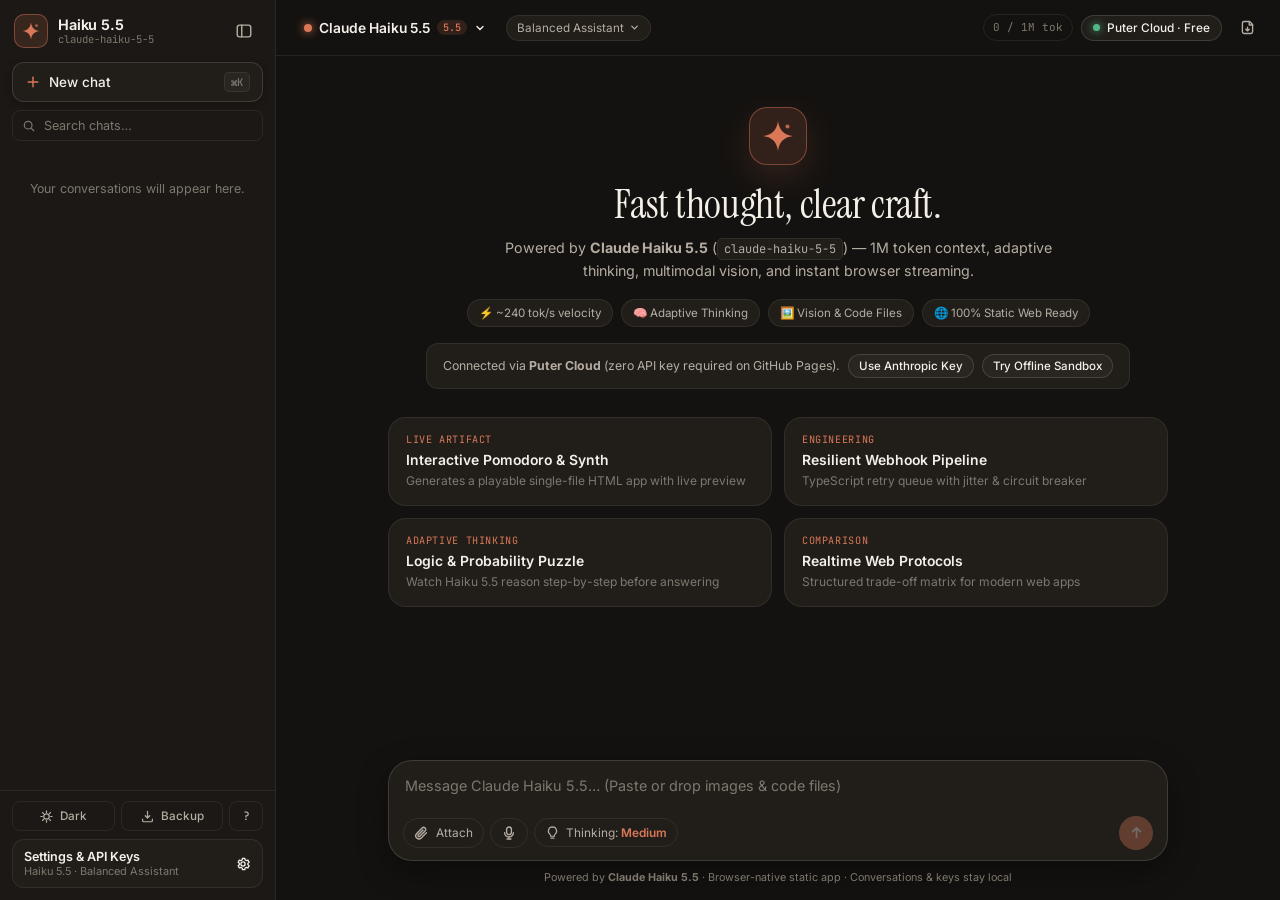
==== index.html @ 834cace5 "Add complete GitHub Pages-compatible Claude Haiku 5.5 chatbot web app Co-authored-by: arena-agent <2" ====
<!DOCTYPE html>
<html lang="en" data-theme="dark">
<head>
  <meta charset="UTF-8" />
  <meta name="viewport" content="width=device-width, initial-scale=1.0, viewport-fit=cover" />
  <meta name="description" content="Fast, smooth, open-source AI chatbot powered by Anthropic Claude Haiku 5.5 (claude-haiku-5-5). 100% static & GitHub Pages compatible." />
  <meta name="theme-color" content="#131210" id="meta-theme-color" />
  <title>Haiku 5.5 — Smooth Claude AI Chat</title>

  <link rel="icon" type="image/svg+xml" href="./assets/favicon.svg" />
  <link rel="manifest" href="./manifest.webmanifest" />

  <!-- Optional typography enhancement (gracefully falls back to native system fonts offline) -->
  <link rel="preconnect" href="https://fonts.googleapis.com" />
  <link rel="preconnect" href="https://fonts.gstatic.com" crossorigin />
  <link href="https://fonts.googleapis.com/css2?family=Instrument+Serif:ital@0;1&family=Inter:wght@400;500;600;700&family=JetBrains+Mono:wght@400;500&display=swap" rel="stylesheet" />

  <link rel="stylesheet" href="./css/styles.css" />

  <!-- Puter.js v2 for optional zero-key browser inference on GitHub Pages (loaded async, non-blocking) -->
  <script src="https://js.puter.com/v2/" async data-puter-sdk="true"></script>
</head>
<body>
  <div id="app-shell" class="app-shell">
    <!-- Mobile backdrop -->
    <div id="sidebar-backdrop" class="sidebar-backdrop" aria-hidden="true"></div>

    <!-- Sidebar -->
    <aside id="sidebar" class="sidebar" aria-label="Conversations">
      <div class="sidebar-top">
        <div class="brand">
          <div class="brand-mark" aria-hidden="true">
            <svg viewBox="0 0 32 32" width="22" height="22" fill="none">
              <path d="M16 3.5C17.1 11.2 20.8 14.9 28.5 16C20.8 17.1 17.1 20.8 16 28.5C14.9 20.8 11.2 17.1 3.5 16C11.2 14.9 14.9 11.2 16 3.5Z" fill="currentColor"/>
              <circle cx="24" cy="8" r="2" fill="currentColor" opacity="0.75"/>
            </svg>
          </div>
          <div class="brand-copy">
            <span class="brand-title">Haiku 5.5</span>
            <span class="brand-sub">claude-haiku-5-5</span>
          </div>
        </div>
        <button type="button" id="sidebar-close-btn" class="icon-btn sidebar-toggle-btn" title="Collapse sidebar (Ctrl+B)" aria-label="Collapse sidebar">
          <svg viewBox="0 0 20 20" width="18" height="18" fill="none" stroke="currentColor" stroke-width="1.6" stroke-linecap="round">
            <rect x="2.5" y="3.5" width="15" height="13" rx="2.5"/>
            <line x1="7.5" y1="3.5" x2="7.5" y2="16.5"/>
          </svg>
        </button>
      </div>

      <div class="sidebar-actions">
        <button type="button" id="new-chat-btn" class="new-chat-btn">
          <span class="new-chat-left">
            <svg viewBox="0 0 20 20" width="16" height="16" fill="none" stroke="currentColor" stroke-width="1.8" stroke-linecap="round">
              <line x1="10" y1="4" x2="10" y2="16"/>
              <line x1="4" y1="10" x2="16" y2="10"/>
            </svg>
            <span>New chat</span>
          </span>
          <kbd class="kbd-hint">⌘K</kbd>
        </button>

        <div class="search-box">
          <svg class="search-icon" viewBox="0 0 20 20" width="14" height="14" fill="none" stroke="currentColor" stroke-width="1.7">
            <circle cx="8.8" cy="8.8" r="5.5"/>
            <line x1="13" y1="13" x2="16.8" y2="16.8" stroke-linecap="round"/>
          </svg>
          <input type="search" id="chat-search-input" class="search-input" placeholder="Search chats…" autocomplete="off" aria-label="Search conversations" />
          <button type="button" id="chat-search-clear" class="search-clear hidden" aria-label="Clear search">×</button>
        </div>
      </div>

      <nav id="chat-list" class="chat-list" aria-label="Chat history"></nav>

      <div class="sidebar-footer">
        <div class="sidebar-quick-row">
          <button type="button" id="theme-toggle-btn" class="ghost-pill-btn" title="Switch color theme" aria-label="Switch color theme">
            <svg id="theme-icon-sun" viewBox="0 0 20 20" width="15" height="15" fill="none" stroke="currentColor" stroke-width="1.6">
              <circle cx="10" cy="10" r="3.6"/>
              <path d="M10 2.5v2M10 15.5v2M2.5 10h2M15.5 10h2M4.7 4.7l1.4 1.4M13.9 13.9l1.4 1.4M15.3 4.7l-1.4 1.4M6.1 13.9l-1.4 1.4" stroke-linecap="round"/>
            </svg>
            <span id="theme-label">Theme</span>
          </button>
          <button type="button" id="open-data-btn" class="ghost-pill-btn" title="Backup & Import chats">
            <svg viewBox="0 0 20 20" width="15" height="15" fill="none" stroke="currentColor" stroke-width="1.6" stroke-linecap="round" stroke-linejoin="round">
              <path d="M10 3v9m0 0l-3-3m3 3l3-3"/>
              <path d="M3.5 13.5v2a1.5 1.5 0 0 0 1.5 1.5h10a1.5 1.5 0 0 0 1.5-1.5v-2"/>
            </svg>
            <span>Backup</span>
          </button>
          <button type="button" id="open-shortcuts-btn" class="ghost-pill-btn" title="Keyboard shortcuts (?)" aria-label="Keyboard shortcuts">
            <span>?</span>
          </button>
        </div>

        <button type="button" id="open-settings-btn" class="settings-card-btn">
          <div class="settings-card-info">
            <span class="settings-card-title" id="sidebar-settings-title">Settings & API Keys</span>
            <span class="settings-card-sub" id="sidebar-settings-sub">Claude Haiku 5.5 · Balanced</span>
          </div>
          <svg viewBox="0 0 20 20" width="16" height="16" fill="none" stroke="currentColor" stroke-width="1.6">
            <circle cx="10" cy="10" r="2.6"/>
            <path d="M16.2 10a6.2 6.2 0 0 0-.1-1l1.6-1.2-1.5-2.6-1.9.7a6 6 0 0 0-1.7-1l-.3-2h-3l-.3 2a6 6 0 0 0-1.7 1l-1.9-.7-1.5 2.6L5.5 9a6.2 6.2 0 0 0 0 2l-1.6 1.2 1.5 2.6 1.9-.7a6 6 0 0 0 1.7 1l.3 2h3l.3-2a6 6 0 0 0 1.7-1l1.9.7 1.5-2.6-1.6-1.2c.1-.3.1-.7.1-1Z" stroke-linejoin="round"/>
          </svg>
        </button>
      </div>
    </aside>

    <!-- Main Chat Area -->
    <main id="main-panel" class="main-panel">
      <!-- Top Header -->
      <header class="topbar">
        <div class="topbar-left">
          <button type="button" id="sidebar-open-btn" class="icon-btn" title="Open sidebar (Ctrl+B)" aria-label="Open sidebar">
            <svg viewBox="0 0 20 20" width="18" height="18" fill="none" stroke="currentColor" stroke-width="1.7" stroke-linecap="round">
              <line x1="3" y1="5.5" x2="17" y2="5.5"/>
              <line x1="3" y1="10" x2="17" y2="10"/>
              <line x1="3" y1="14.5" x2="13" y2="14.5"/>
            </svg>
          </button>

          <!-- Model Selector -->
          <div class="dropdown-wrap">
            <button type="button" id="model-select-btn" class="Selector-pill" aria-haspopup="listbox" aria-expanded="false">
              <span class="model-dot" aria-hidden="true"></span>
              <span id="active-model-label" class="selector-label">Claude Haiku 5.5</span>
              <span class="selector-tag">5.5</span>
              <svg viewBox="0 0 16 16" width="12" height="12" fill="none" stroke="currentColor" stroke-width="1.8" stroke-linecap="round">
                <polyline points="4,6 8,10 12,6"/>
              </svg>
            </button>
            <div id="model-dropdown" class="dropdown-menu hidden" role="listbox" aria-label="Select Claude model"></div>
          </div>

          <!-- Persona Selector -->
          <div class="dropdown-wrap hide-xs">
            <button type="button" id="persona-select-btn" class="subtle-pill" aria-haspopup="listbox" aria-expanded="false" title="System persona">
              <span id="active-persona-label">Balanced Assistant</span>
              <svg viewBox="0 0 16 16" width="11" height="11" fill="none" stroke="currentColor" stroke-width="1.8" stroke-linecap="round">
                <polyline points="4,6 8,10 12,6"/>
              </svg>
            </button>
            <div id="persona-dropdown" class="dropdown-menu hidden" role="listbox" aria-label="Select persona"></div>
          </div>
        </div>

        <div class="topbar-right">
          <div id="context-meter" class="context-meter hide-sm" title="Estimated context window usage & cost on Claude Haiku 5.5 ($0.10/M input, $0.50/M output)">
            <span id="context-tokens-text">0 / 1M tok</span>
          </div>

          <button type="button" id="connection-pill-btn" class="connection-pill" title="Configure AI provider or API key">
            <span id="connection-dot" class="status-dot status-ready"></span>
            <span id="connection-label">Puter Cloud</span>
          </button>

          <button type="button" id="export-md-btn" class="icon-btn" title="Export chat as Markdown (.md)" aria-label="Export chat as Markdown">
            <svg viewBox="0 0 20 20" width="17" height="17" fill="none" stroke="currentColor" stroke-width="1.6" stroke-linecap="round" stroke-linejoin="round">
              <path d="M12.5 3H6a2 2 0 0 0-2 2v10a2 2 0 0 0 2 2h8a2 2 0 0 0 2-2V6.5L12.5 3Z"/>
              <polyline points="12,3 12,7 16,7"/>
              <path d="M10 9.5v4.5m0 0l-2-2m2 2l2-2"/>
            </svg>
          </button>
        </div>
      </header>

      <!-- Scrollable Conversation Area -->
      <div id="chat-viewport" class="chat-viewport">
        <!-- Empty / Welcome Screen -->
        <section id="welcome-screen" class="welcome-screen">
          <div class="welcome-hero">
            <div class="welcome-emblem" aria-hidden="true">
              <svg viewBox="0 0 48 48" width="38" height="38" fill="none">
                <path d="M24 5C25.7 16.8 31.2 22.3 43 24C31.2 25.7 25.7 31.2 24 43C22.3 31.2 16.8 25.7 5 24C16.8 22.3 22.3 16.8 24 5Z" fill="currentColor"/>
                <circle cx="36" cy="12" r="2.6" fill="currentColor" opacity="0.8"/>
              </svg>
            </div>
            <h1 id="welcome-heading" class="welcome-title">Fast thought, clear craft.</h1>
            <p class="welcome-subtitle">
              Powered by <strong>Claude Haiku 5.5</strong> (<code>claude-haiku-5-5</code>) — 1M token context, adaptive thinking, multimodal vision, and instant browser streaming.
            </p>

            <div class="capability-chips" aria-label="Model capabilities">
              <span class="cap-chip">⚡ ~240 tok/s velocity</span>
              <span class="cap-chip">🧠 Adaptive Thinking</span>
              <span class="cap-chip">🖼️ Vision &amp; Code Files</span>
              <span class="cap-chip">🌐 100% Static Web Ready</span>
            </div>

            <div id="welcome-connection-bar" class="welcome-connection-bar"></div>
          </div>

          <div id="starter-grid" class="starter-grid" aria-label="Suggested prompts"></div>
        </section>

        <!-- Active Thread Messages -->
        <div id="messages-list" class="messages-list hidden" role="log" aria-live="polite"></div>
      </div>

      <!-- Floating Jump-to-Bottom Pill -->
      <button type="button" id="scroll-bottom-btn" class="scroll-bottom-btn hidden" aria-label="Scroll to latest message">
        <svg viewBox="0 0 16 16" width="14" height="14" fill="none" stroke="currentColor" stroke-width="1.8" stroke-linecap="round" stroke-linejoin="round">
          <path d="M8 3v10m0 0l-4-4m4 4l4-4"/>
        </svg>
        <span>Latest</span>
      </button>

      <!-- Bottom Composer -->
      <div class="composer-shell">
        <div class="composer-inner">
          <!-- Edit Mode Banner -->
          <div id="edit-banner" class="edit-banner hidden">
            <div class="edit-banner-text">
              <svg viewBox="0 0 16 16" width="14" height="14" fill="none" stroke="currentColor" stroke-width="1.6"><path d="M11.5 2.5l2 2L5 13H3v-2l8.5-8.5Z"/></svg>
              <span>Editing earlier message — sending will regenerate from this point</span>
            </div>
            <button type="button" id="cancel-edit-btn" class="text-btn">Cancel</button>
          </div>

          <!-- Staged Attachments -->
          <div id="attachment-tray" class="attachment-tray hidden" aria-label="Attached files"></div>

          <!-- Composer Input Box -->
          <div id="composer-card" class="composer-card">
            <textarea
              id="composer-input"
              class="composer-textarea"
              rows="1"
              placeholder="Message Claude Haiku 5.5… (Paste or drop images & code files)"
              aria-label="Message input"
            ></textarea>

            <div class="composer-toolbar">
              <div class="composer-tools-left">
                <input
                  type="file"
                  id="file-input"
                  class="sr-only"
                  multiple
                  accept="image/png,image/jpeg,image/webp,image/gif,.txt,.md,.markdown,.json,.csv,.js,.ts,.jsx,.tsx,.py,.html,.css,.sql,.yaml,.yml,.toml,.xml,.sh,.rs,.go,.java,.c,.cpp"
                />
                <button type="button" id="attach-btn" class="tool-btn" title="Attach images or text/code files">
                  <svg viewBox="0 0 20 20" width="16" height="16" fill="none" stroke="currentColor" stroke-width="1.7" stroke-linecap="round" stroke-linejoin="round">
                    <path d="M15.5 9.8l-6.4 6.4a4 4 0 0 1-5.7-5.7l6.7-6.7a2.6 2.6 0 0 1 3.7 3.7l-6.6 6.6a1.3 1.3 0 0 1-1.9-1.9l6-6"/>
                  </svg>
                  <span class="hide-xs">Attach</span>
                </button>

                <button type="button" id="voice-btn" class="tool-btn hidden" title="Voice dictation" aria-label="Voice input">
                  <svg viewBox="0 0 20 20" width="16" height="16" fill="none" stroke="currentColor" stroke-width="1.7" stroke-linecap="round">
                    <rect x="7" y="2.5" width="6" height="9.5" rx="3"/>
                    <path d="M4.5 9.5a5.5 5.5 0 0 0 11 0M10 15v2.5M7.5 17.5h5"/>
                  </svg>
                </button>

                <!-- Adaptive Thinking Effort Selector -->
                <div class="dropdown-wrap">
                  <button type="button" id="effort-btn" class="tool-btn effort-pill" aria-haspopup="listbox" aria-expanded="false" title="Claude Haiku 5.5 Adaptive Thinking effort">
                    <svg viewBox="0 0 20 20" width="15" height="15" fill="none" stroke="currentColor" stroke-width="1.6" stroke-linecap="round">
                      <path d="M10 2.5a5.5 5.5 0 0 0-3.5 9.7c.6.5 1 1.2 1 2v.8h5v-.8c0-.8.4-1.5 1-2A5.5 5.5 0 0 0 10 2.5Z"/>
                      <line x1="8" y1="17.5" x2="12" y2="17.5"/>
                    </svg>
                    <span>Thinking: <strong id="effort-label">Medium</strong></span>
                  </button>
                  <div id="effort-dropdown" class="dropdown-menu dropdown-up hidden" role="listbox" aria-label="Adaptive thinking effort"></div>
                </div>
              </div>

              <div class="composer-tools-right">
                <span id="draft-counter" class="draft-counter" aria-live="off"></span>

                <button type="button" id="stop-btn" class="stop-btn hidden" title="Stop generating (Esc)">
                  <span class="stop-square" aria-hidden="true"></span>
                  <span>Stop</span>
                </button>

                <button type="button" id="send-btn" class="send-btn" disabled title="Send message (Enter)" aria-label="Send message">
                  <svg viewBox="0 0 20 20" width="17" height="17" fill="none" stroke="currentColor" stroke-width="2" stroke-linecap="round" stroke-linejoin="round">
                    <path d="M10 15.5V4.5m0 0L5.5 9M10 4.5L14.5 9"/>
                  </svg>
                </button>
              </div>
            </div>
          </div>

          <div class="composer-footnote">
            <span>Powered by <strong>Claude Haiku 5.5</strong> · Browser-native static app · Conversations &amp; keys stay local</span>
          </div>
        </div>
      </div>
    </main>

    <!-- Live HTML / SVG Artifact Preview Drawer -->
    <aside id="artifact-drawer" class="artifact-drawer hidden" aria-label="Live code preview">
      <div class="artifact-header">
        <div class="artifact-title-wrap">
          <span class="artifact-dot"></span>
          <span class="artifact-title">Live Artifact Preview</span>
        </div>
        <div class="artifact-controls">
          <button type="button" id="artifact-refresh-btn" class="icon-btn" title="Reload preview" aria-label="Reload preview">
            <svg viewBox="0 0 20 20" width="16" height="16" fill="none" stroke="currentColor" stroke-width="1.7" stroke-linecap="round" stroke-linejoin="round">
              <path d="M16 10a6 6 0 1 1-1.6-4.1M16 3.5v3h-3"/>
            </svg>
          </button>
          <button type="button" id="artifact-newtab-btn" class="icon-btn" title="Open in new tab" aria-label="Open preview in new tab">
            <svg viewBox="0 0 20 20" width="16" height="16" fill="none" stroke="currentColor" stroke-width="1.7" stroke-linecap="round" stroke-linejoin="round">
              <path d="M11 4h5v5M16 4l-7.5 7.5M15 11.5V15a1.5 1.5 0 0 1-1.5 1.5h-8A1.5 1.5 0 0 1 4 15V7a1.5 1.5 0 0 1 1.5-1.5H8.5"/>
            </svg>
          </button>
          <button type="button" id="artifact-close-btn" class="icon-btn" title="Close preview" aria-label="Close preview">
            <svg viewBox="0 0 20 20" width="17" height="17" fill="none" stroke="currentColor" stroke-width="1.8" stroke-linecap="round">
              <line x1="5" y1="5" x2="15" y2="15"/>
              <line x1="15" y1="5" x2="5" y2="15"/>
            </svg>
          </button>
        </div>
      </div>
      <div class="artifact-body">
        <iframe id="artifact-iframe" class="artifact-iframe" sandbox="allow-scripts" title="Sandboxed HTML Preview"></iframe>
      </div>
    </aside>
  </div>

  <!-- Drag & Drop Overlay -->
  <div id="drop-overlay" class="drop-overlay hidden" aria-hidden="true">
    <div class="drop-card">
      <div class="drop-icon">＋</div>
      <div class="drop-title">Drop images or code files</div>
      <div class="drop-sub">PNG, JPEG, WEBP, GIF, Markdown, JSON, TypeScript, Python &amp; more</div>
    </div>
  </div>

  <!-- Settings & Connection Modal -->
  <div id="settings-modal" class="modal-backdrop hidden" role="dialog" aria-modal="true" aria-labelledby="settings-modal-title">
    <div class="modal-panel">
      <div class="modal-header">
        <div>
          <h2 id="settings-modal-title" class="modal-title">Workspace &amp; Claude Haiku 5.5 Settings</h2>
          <p class="modal-subtitle">Configure browser-direct AI connection, adaptive thinking, and local backups.</p>
        </div>
        <button type="button" id="close-settings-btn" class="icon-btn" aria-label="Close settings">
          <svg viewBox="0 0 20 20" width="18" height="18" fill="none" stroke="currentColor" stroke-width="1.8" stroke-linecap="round">
            <line x1="5" y1="5" x2="15" y2="15"/>
            <line x1="15" y1="5" x2="5" y2="15"/>
          </svg>
        </button>
      </div>

      <div class="modal-tabs" role="tablist">
        <button type="button" class="modal-tab is-active" data-tab="connection" role="tab" aria-selected="true">Connection &amp; Keys</button>
        <button type="button" class="modal-tab" data-tab="model" role="tab" aria-selected="false">Model &amp; Persona</button>
        <button type="button" class="modal-tab" data-tab="data" role="tab" aria-selected="false">Backup &amp; Privacy</button>
      </div>

      <div class="modal-body">
        <!-- Tab 1: Connection -->
        <section id="tab-connection" class="tab-pane is-active">
          <label class="field-label">Inference Provider (GitHub Pages Compatible)</label>
          <div id="provider-cards" class="provider-cards"></div>

          <div id="anthropic-key-group" class="field-group hidden">
            <label for="anthropic-key-input" class="field-label">Anthropic API Key (<code>claude-haiku-5-5</code>)</label>
            <div class="secret-input-row">
              <input type="password" id="anthropic-key-input" class="text-input mono" placeholder="sk-ant-api03-..." autocomplete="off" spellcheck="false" />
              <button type="button" class="ghost-btn toggle-secret-btn" data-target="anthropic-key-input">Show</button>
            </div>
            <p class="field-help">
              Calls <code>https://api.anthropic.com/v1/messages</code> directly from your browser via Anthropic’s official CORS header. Never hard-code keys into source files.
            </p>

            <label for="anthropic-endpoint-input" class="field-label mt-sm">Endpoint URL</label>
            <input type="url" id="anthropic-endpoint-input" class="text-input mono" placeholder="https://api.anthropic.com/v1/messages" />
          </div>

          <div id="openrouter-key-group" class="field-group hidden">
            <label for="openrouter-key-input" class="field-label">OpenRouter / Gateway API Key</label>
            <div class="secret-input-row">
              <input type="password" id="openrouter-key-input" class="text-input mono" placeholder="sk-or-v1-..." autocomplete="off" spellcheck="false" />
              <button type="button" class="ghost-btn toggle-secret-btn" data-target="openrouter-key-input">Show</button>
            </div>
            <label for="openrouter-endpoint-input" class="field-label mt-sm">Chat Completions Endpoint</label>
            <input type="url" id="openrouter-endpoint-input" class="text-input mono" placeholder="https://openrouter.ai/api/v1/chat/completions" />
          </div>

          <div class="field-group">
            <label class="checkbox-row">
              <input type="checkbox" id="ephemeral-keys-checkbox" />
              <span><strong>Session-only key storage</strong> — forget API keys automatically when this browser tab closes</span>
            </label>
          </div>
        </section>

        <!-- Tab 2: Model & Persona -->
        <section id="tab-model" class="tab-pane hidden">
          <div class="grid-2">
            <div class="field-group">
              <label for="settings-model-select" class="field-label">Claude Model</label>
              <select id="settings-model-select" class="select-input"></select>
            </div>
            <div class="field-group">
              <label for="custom-model-input" class="field-label">Custom Model ID Override (Optional)</label>
              <input type="text" id="custom-model-input" class="text-input mono" placeholder="e.g. claude-haiku-5-5" />
            </div>
          </div>

          <div class="grid-2">
            <div class="field-group">
              <label for="temperature-range" class="field-label">Temperature: <span id="temperature-val">0.7</span></label>
              <input type="range" id="temperature-range" min="0" max="1" step="0.05" value="0.7" class="range-input" />
              <p class="field-help">Used when Adaptive Thinking is set to Instant (Off) or on compatible gateways.</p>
            </div>
            <div class="field-group">
              <label for="max-tokens-input" class="field-label">Max Output Tokens (up to 128K)</label>
              <input type="number" id="max-tokens-input" min="256" max="128000" step="256" value="8192" class="text-input mono" />
            </div>
          </div>

          <div class="field-group">
            <label for="settings-persona-select" class="field-label">System Persona</label>
            <select id="settings-persona-select" class="select-input"></select>
          </div>

          <div class="field-group">
            <label for="custom-system-textarea" class="field-label">System Prompt Instructions</label>
            <textarea id="custom-system-textarea" class="textarea-input" rows="4" placeholder="You are Claude Haiku 5.5..."></textarea>
          </div>

          <div class="field-group">
            <label class="checkbox-row">
              <input type="checkbox" id="prompt-caching-checkbox" checked />
              <span><strong>Enable Ephemeral Prompt Caching</strong> on Anthropic API ($0.01/M cached read tokens on Haiku 5.5)</span>
            </label>
            <label class="checkbox-row mt-xs">
              <input type="checkbox" id="send-enter-checkbox" checked />
              <span>Press <kbd>Enter</kbd> to send (<kbd>Shift+Enter</kbd> for newline)</span>
            </label>
          </div>
        </section>

        <!-- Tab 3: Backup & Privacy -->
        <section id="tab-data" class="tab-pane hidden">
          <div class="info-callout">
            <strong>100% Client-Side Privacy:</strong> All chat threads and settings live inside your browser’s storage. Exporting a backup never includes your API keys.
          </div>

          <div class="data-actions-grid">
            <button type="button" id="export-json-btn" class="secondary-btn">
              <span>Export Workspace (.json)</span>
            </button>
            <label class="secondary-btn file-label-btn">
              <span>Import Workspace (.json)</span>
              <input type="file" id="import-json-input" accept=".json,application/json" class="sr-only" />
            </label>
          </div>

          <div class="danger-zone">
            <div>
              <strong>Clear All Local Conversations</strong>
              <p class="field-help">Permanently deletes all saved conversations in this browser.</p>
            </div>
            <button type="button" id="clear-all-chats-btn" class="danger-btn">Delete All Chats</button>
          </div>
        </section>
      </div>

      <div class="modal-footer">
        <button type="button" id="cancel-settings-btn" class="ghost-btn">Cancel</button>
        <button type="button" id="save-settings-btn" class="primary-btn">Save Changes</button>
      </div>
    </div>
  </div>

  <!-- Keyboard Shortcuts Modal -->
  <div id="shortcuts-modal" class="modal-backdrop hidden" role="dialog" aria-modal="true" aria-labelledby="shortcuts-title">
    <div class="modal-panel modal-panel-sm">
      <div class="modal-header">
        <h2 id="shortcuts-title" class="modal-title">Keyboard Shortcuts</h2>
        <button type="button" id="close-shortcuts-btn" class="icon-btn" aria-label="Close shortcuts">
          <svg viewBox="0 0 20 20" width="18" height="18" fill="none" stroke="currentColor" stroke-width="1.8" stroke-linecap="round">
            <line x1="5" y1="5" x2="15" y2="15"/>
            <line x1="15" y1="5" x2="5" y2="15"/>
          </svg>
        </button>
      </div>
      <div class="modal-body shortcuts-list">
        <div class="shortcut-row"><span>New conversation</span><div><kbd>⌘ / Ctrl</kbd> + <kbd>K</kbd></div></div>
        <div class="shortcut-row"><span>Focus message composer</span><div><kbd>/</kbd></div></div>
        <div class="shortcut-row"><span>Toggle sidebar</span><div><kbd>⌘ / Ctrl</kbd> + <kbd>B</kbd></div></div>
        <div class="shortcut-row"><span>Open settings</span><div><kbd>⌘ / Ctrl</kbd> + <kbd>,</kbd></div></div>
        <div class="shortcut-row"><span>Stop active generation</span><div><kbd>Esc</kbd></div></div>
        <div class="shortcut-row"><span>Send message</span><div><kbd>Enter</kbd></div></div>
        <div class="shortcut-row"><span>New line in composer</span><div><kbd>Shift</kbd> + <kbd>Enter</kbd></div></div>
      </div>
    </div>
  </div>

  <!-- Toast Stack -->
  <div id="toast-container" class="toast-container" aria-live="polite"></div>

  <!-- Modular App Scripts (works on https://, http://, subpaths, and file://) -->
  <script src="./js/config.js" defer></script>
  <script src="./js/storage.js" defer></script>
  <script src="./js/markdown.js" defer></script>
  <script src="./js/providers.js" defer></script>
  <script src="./js/app.js" defer></script>
</body>
</html>
---- css/styles.css ----
/* ==========================================================================
   Haiku 5.5 — Warm Editorial Interface & Smooth 60fps Motion System
   100% Static Web / GitHub Pages Ready
   ========================================================================== */

:root,
[data-theme="dark"] {
  --bg-canvas: #141210;
  --bg-sidebar: #1b1815;
  --bg-surface: #211e1a;
  --bg-elevated: #292520;
  --bg-hover: rgba(245, 241, 234, 0.055);
  --bg-active: rgba(217, 119, 87, 0.14);
  --bg-user-bubble: #2a2520;
  --bg-code: #100f0d;
  --bg-code-header: #191714;
  --bg-backdrop: rgba(8, 7, 6, 0.68);

  --border-subtle: rgba(245, 238, 228, 0.075);
  --border-strong: rgba(245, 238, 228, 0.14);
  --border-accent: rgba(217, 119, 87, 0.45);

  --text-primary: #f4f0e8;
  --text-secondary: #b5ada2;
  --text-muted: #7e776d;
  --text-inverse: #ffffff;

  --accent: #d97757;
  --accent-hover: #e48667;
  --accent-soft: rgba(217, 119, 87, 0.15);

  --status-ready: #52b788;
  --status-warn: #e9a94b;
  --status-demo: #7aa2f7;
  --danger: #e06c65;

  --tok-keyword: #e68a6b;
  --tok-string: #98c379;
  --tok-comment: #6e675f;
  --tok-fn: #7dc4e4;
  --tok-number: #e5c07b;
  --tok-tag: #e06c75;
  --tok-attr: #c678dd;

  --shadow-sm: 0 2px 8px rgba(0, 0, 0, 0.22);
  --shadow-md: 0 10px 30px rgba(0, 0, 0, 0.36);
  --shadow-lg: 0 24px 64px rgba(0, 0, 0, 0.52);
}

[data-theme="light"] {
  --bg-canvas: #faf8f4;
  --bg-sidebar: #f1ede5;
  --bg-surface: #ffffff;
  --bg-elevated: #f6f3ec;
  --bg-hover: rgba(28, 25, 23, 0.05);
  --bg-active: rgba(201, 100, 66, 0.12);
  --bg-user-bubble: #efeae0;
  --bg-code: #f5f2eb;
  --bg-code-header: #ebe6dc;
  --bg-backdrop: rgba(28, 25, 23, 0.38);

  --border-subtle: rgba(28, 25, 23, 0.09);
  --border-strong: rgba(28, 25, 23, 0.16);
  --border-accent: rgba(201, 100, 66, 0.45);

  --text-primary: #1c1917;
  --text-secondary: #57524b;
  --text-muted: #867f75;
  --text-inverse: #ffffff;

  --accent: #c96442;
  --accent-hover: #b55535;
  --accent-soft: rgba(201, 100, 66, 0.12);

  --status-ready: #2d8a5e;
  --status-warn: #c87d1a;
  --status-demo: #3b6fd8;
  --danger: #c9443d;

  --tok-keyword: #b44324;
  --tok-string: #2e7d32;
  --tok-comment: #8c847a;
  --tok-fn: #1565c0;
  --tok-number: #9c5700;
  --tok-tag: #b71c1c;
  --tok-attr: #7b1fa2;

  --shadow-sm: 0 2px 8px rgba(28, 25, 23, 0.05);
  --shadow-md: 0 12px 32px rgba(28, 25, 23, 0.1);
  --shadow-lg: 0 24px 64px rgba(28, 25, 23, 0.18);
}

:root {
  --font-sans: 'Inter', -apple-system, BlinkMacSystemFont, 'Segoe UI', Roboto, sans-serif;
  --font-serif: 'Instrument Serif', Georgia, 'Times New Roman', serif;
  --font-mono: 'JetBrains Mono', ui-monospace, SFMono-Regular, Menlo, Consolas, monospace;

  --ease-out: cubic-bezier(0.22, 1, 0.36, 1);
  --sidebar-width: 276px;
  --radius-sm: 8px;
  --radius-md: 12px;
  --radius-lg: 18px;
  --radius-xl: 24px;
}

*,
*::before,
*::after {
  box-sizing: border-box;
}

html,
body {
  margin: 0;
  padding: 0;
  height: 100%;
  background: var(--bg-canvas);
  color: var(--text-primary);
  font-family: var(--font-sans);
  font-size: 15px;
  line-height: 1.6;
  -webkit-font-smoothing: antialiased;
  -moz-osx-font-smoothing: grayscale;
  overflow: hidden;
}

button,
input,
select,
textarea {
  font-family: inherit;
  color: inherit;
}

button {
  cursor: pointer;
}

button:focus-visible,
input:focus-visible,
select:focus-visible,
textarea:focus-visible,
summary:focus-visible {
  outline: 2px solid var(--accent);
  outline-offset: 2px;
}

.hidden {
  display: none !important;
}

.sr-only {
  position: absolute;
  width: 1px;
  height: 1px;
  padding: 0;
  margin: -1px;
  overflow: hidden;
  clip: rect(0, 0, 0, 0);
  border: 0;
}

.mono {
  font-family: var(--font-mono);
}

/* Custom Scrollbars */
::-webkit-scrollbar {
  width: 7px;
  height: 7px;
}
::-webkit-scrollbar-track {
  background: transparent;
}
::-webkit-scrollbar-thumb {
  background: var(--border-strong);
  border-radius: 999px;
}
::-webkit-scrollbar-thumb:hover {
  background: var(--text-muted);
}

/* ==========================================================================
   App Shell & Sidebar
   ========================================================================== */

.app-shell {
  display: flex;
  width: 100%;
  height: 100dvh;
  overflow: hidden;
  position: relative;
}

.sidebar {
  width: var(--sidebar-width);
  min-width: var(--sidebar-width);
  height: 100%;
  background: var(--bg-sidebar);
  border-right: 1px solid var(--border-subtle);
  display: flex;
  flex-direction: column;
  transition: margin-left 0.28s var(--ease-out), transform 0.28s var(--ease-out);
  z-index: 30;
}

.app-shell.sidebar-collapsed .sidebar {
  margin-left: calc(var(--sidebar-width) * -1);
}

.app-shell:not(.sidebar-collapsed) #sidebar-open-btn {
  display: none;
}

.sidebar-backdrop {
  position: fixed;
  inset: 0;
  background: var(--bg-backdrop);
  backdrop-filter: blur(3px);
  opacity: 0;
  pointer-events: none;
  transition: opacity 0.24s ease;
  z-index: 25;
}

.sidebar-top {
  display: flex;
  align-items: center;
  justify-content: space-between;
  padding: 14px 14px 10px;
}

.brand {
  display: flex;
  align-items: center;
  gap: 10px;
}

.brand-mark {
  width: 34px;
  height: 34px;
  border-radius: 10px;
  background: var(--accent-soft);
  color: var(--accent);
  display: grid;
  place-items: center;
  border: 1px solid var(--border-accent);
}

.brand-copy {
  display: flex;
  flex-direction: column;
  line-height: 1.15;
}

.brand-title {
  font-weight: 650;
  font-size: 0.96rem;
  letter-spacing: -0.01em;
}

.brand-sub {
  font-family: var(--font-mono);
  font-size: 0.7rem;
  color: var(--text-muted);
}

.sidebar-actions {
  padding: 4px 12px 10px;
  display: flex;
  flex-direction: column;
  gap: 8px;
}

.new-chat-btn {
  width: 100%;
  display: flex;
  align-items: center;
  justify-content: space-between;
  padding: 9px 12px;
  border-radius: var(--radius-md);
  border: 1px solid var(--border-strong);
  background: var(--bg-surface);
  color: var(--text-primary);
  font-weight: 500;
  font-size: 0.9rem;
  box-shadow: var(--shadow-sm);
  transition: background 0.16s ease, border-color 0.16s ease, transform 0.12s ease;
}

.new-chat-btn:hover {
  background: var(--bg-elevated);
  border-color: var(--border-accent);
}

.new-chat-btn:active {
  transform: scale(0.99);
}

.new-chat-left {
  display: flex;
  align-items: center;
  gap: 8px;
}

.new-chat-left svg {
  color: var(--accent);
}

.kbd-hint,
kbd {
  font-family: var(--font-mono);
  font-size: 0.7rem;
  padding: 2px 6px;
  border-radius: 5px;
  background: var(--bg-elevated);
  border: 1px solid var(--border-subtle);
  color: var(--text-muted);
}

.search-box {
  position: relative;
  display: flex;
  align-items: center;
}

.search-icon {
  position: absolute;
  left: 10px;
  color: var(--text-muted);
  pointer-events: none;
}

.search-input {
  width: 100%;
  padding: 7px 28px 7px 31px;
  border-radius: var(--radius-sm);
  border: 1px solid var(--border-subtle);
  background: transparent;
  font-size: 0.84rem;
  color: var(--text-primary);
  transition: border-color 0.16s ease, background 0.16s ease;
}

.search-input::placeholder {
  color: var(--text-muted);
}

.search-input:focus {
  background: var(--bg-surface);
  border-color: var(--border-strong);
  outline: none;
}

.search-clear {
  position: absolute;
  right: 6px;
  border: 0;
  background: none;
  color: var(--text-muted);
  font-size: 1rem;
  padding: 2px 5px;
}

/* Chat History List */
.chat-list {
  flex: 1;
  overflow-y: auto;
  padding: 4px 10px 12px;
}

.chat-group-label {
  font-size: 0.7rem;
  font-weight: 600;
  text-transform: uppercase;
  letter-spacing: 0.06em;
  color: var(--text-muted);
  padding: 10px 8px 4px;
}

.chat-empty-note {
  padding: 24px 12px;
  text-align: center;
  font-size: 0.83rem;
  color: var(--text-muted);
}

.chat-item {
  group: chat;
  display: flex;
  align-items: center;
  justify-content: space-between;
  gap: 6px;
  padding: 8px 10px;
  margin-bottom: 2px;
  border-radius: var(--radius-sm);
  color: var(--text-secondary);
  font-size: 0.87rem;
  cursor: pointer;
  transition: background 0.14s ease, color 0.14s ease;
  user-select: none;
}

.chat-item:hover {
  background: var(--bg-hover);
  color: var(--text-primary);
}

.chat-item.is-active {
  background: var(--bg-active);
  color: var(--text-primary);
  font-weight: 500;
}

.chat-item-title {
  flex: 1;
  min-width: 0;
  white-space: nowrap;
  overflow: hidden;
  text-overflow: ellipsis;
}

.chat-item-actions {
  display: flex;
  align-items: center;
  gap: 2px;
  opacity: 0;
  transition: opacity 0.14s ease;
}

.chat-item:hover .chat-item-actions,
.chat-item.is-active .chat-item-actions {
  opacity: 1;
}

.chat-mini-btn {
  border: 0;
  background: transparent;
  color: var(--text-muted);
  width: 24px;
  height: 24px;
  border-radius: 6px;
  display: grid;
  place-items: center;
  padding: 0;
  transition: background 0.14s ease, color 0.14s ease;
}

.chat-mini-btn:hover {
  background: var(--bg-elevated);
  color: var(--text-primary);
}

.chat-mini-btn.danger:hover {
  color: var(--danger);
}

/* Sidebar Footer */
.sidebar-footer {
  padding: 10px 12px 12px;
  border-top: 1px solid var(--border-subtle);
  display: flex;
  flex-direction: column;
  gap: 8px;
}

.sidebar-quick-row {
  display: flex;
  gap: 6px;
}

.ghost-pill-btn {
  flex: 1;
  display: inline-flex;
  align-items: center;
  justify-content: center;
  gap: 6px;
  padding: 6px 8px;
  border-radius: var(--radius-sm);
  border: 1px solid var(--border-subtle);
  background: transparent;
  color: var(--text-secondary);
  font-size: 0.78rem;
  font-weight: 500;
  transition: background 0.15s ease, color 0.15s ease;
}

#open-shortcuts-btn {
  flex: 0 0 34px;
  font-family: var(--font-mono);
}

.ghost-pill-btn:hover {
  background: var(--bg-hover);
  color: var(--text-primary);
}

.settings-card-btn {
  width: 100%;
  display: flex;
  align-items: center;
  justify-content: space-between;
  padding: 9px 11px;
  border-radius: var(--radius-md);
  border: 1px solid var(--border-subtle);
  background: var(--bg-surface);
  text-align: left;
  transition: border-color 0.16s ease, background 0.16s ease;
}

.settings-card-btn:hover {
  border-color: var(--border-strong);
  background: var(--bg-elevated);
}

.settings-card-info {
  display: flex;
  flex-direction: column;
  min-width: 0;
}

.settings-card-title {
  font-size: 0.84rem;
  font-weight: 600;
  color: var(--text-primary);
}

.settings-card-sub {
  font-size: 0.73rem;
  color: var(--text-muted);
  white-space: nowrap;
  overflow: hidden;
  text-overflow: ellipsis;
}

/* ==========================================================================
   Main Panel & Topbar
   ========================================================================== */

.main-panel {
  flex: 1;
  min-width: 0;
  height: 100%;
  display: flex;
  flex-direction: column;
  position: relative;
  background: var(--bg-canvas);
}

.topbar {
  height: 56px;
  padding: 0 16px;
  border-bottom: 1px solid var(--border-subtle);
  display: flex;
  align-items: center;
  justify-content: space-between;
  gap: 10px;
  flex-shrink: 0;
  background: var(--bg-canvas);
  z-index: 15;
}

.topbar-left,
.topbar-right {
  display: flex;
  align-items: center;
  gap: 8px;
}

.icon-btn {
  width: 34px;
  height: 34px;
  border-radius: var(--radius-sm);
  border: 0;
  background: transparent;
  color: var(--text-secondary);
  display: grid;
  place-items: center;
  transition: background 0.15s ease, color 0.15s ease;
}

.icon-btn:hover {
  background: var(--bg-hover);
  color: var(--text-primary);
}

.dropdown-wrap {
  position: relative;
}

.Selector-pill {
  display: inline-flex;
  align-items: center;
  gap: 7px;
  padding: 6px 11px;
  border-radius: var(--radius-sm);
  border: 1px solid transparent;
  background: transparent;
  font-weight: 600;
  font-size: 0.92rem;
  color: var(--text-primary);
  transition: background 0.15s ease, border-color 0.15s ease;
}

.Selector-pill:hover {
  background: var(--bg-hover);
  border-color: var(--border-subtle);
}

.model-dot {
  width: 8px;
  height: 8px;
  border-radius: 999px;
  background: var(--accent);
  box-shadow: 0 0 10px var(--accent);
}

.selector-tag {
  font-family: var(--font-mono);
  font-size: 0.68rem;
  font-weight: 500;
  padding: 1px 6px;
  border-radius: 999px;
  background: var(--accent-soft);
  color: var(--accent);
}

.subtle-pill {
  display: inline-flex;
  align-items: center;
  gap: 5px;
  padding: 5px 10px;
  border-radius: 999px;
  border: 1px solid var(--border-subtle);
  background: var(--bg-surface);
  font-size: 0.78rem;
  color: var(--text-secondary);
  transition: border-color 0.15s ease, color 0.15s ease;
}

.subtle-pill:hover {
  border-color: var(--border-strong);
  color: var(--text-primary);
}

.dropdown-menu {
  position: absolute;
  top: calc(100% + 6px);
  left: 0;
  min-width: 270px;
  padding: 6px;
  border-radius: var(--radius-md);
  background: var(--bg-surface);
  border: 1px solid var(--border-strong);
  box-shadow: var(--shadow-md);
  z-index: 50;
  animation: popIn 0.16s var(--ease-out);
}

.dropdown-menu.dropdown-up {
  top: auto;
  bottom: calc(100% + 8px);
}

@keyframes popIn {
  from {
    opacity: 0;
    transform: translateY(4px) scale(0.98);
  }
  to {
    opacity: 1;
    transform: translateY(0) scale(1);
  }
}

.dropdown-option {
  width: 100%;
  display: flex;
  flex-direction: column;
  align-items: flex-start;
  gap: 2px;
  padding: 8px 10px;
  border: 0;
  border-radius: var(--radius-sm);
  background: transparent;
  text-align: left;
  transition: background 0.12s ease;
}

.dropdown-option:hover {
  background: var(--bg-hover);
}

.dropdown-option.is-selected {
  background: var(--bg-active);
}

.dropdown-opt-top {
  width: 100%;
  display: flex;
  align-items: center;
  justify-content: space-between;
  gap: 8px;
  font-size: 0.85rem;
  font-weight: 600;
  color: var(--text-primary);
}

.dropdown-opt-badge {
  font-family: var(--font-mono);
  font-size: 0.66rem;
  font-weight: 500;
  color: var(--accent);
}

.dropdown-opt-desc {
  font-size: 0.74rem;
  color: var(--text-muted);
  line-height: 1.35;
}

.context-meter {
  font-family: var(--font-mono);
  font-size: 0.73rem;
  color: var(--text-muted);
  padding: 4px 9px;
  border-radius: 999px;
  border: 1px solid var(--border-subtle);
}

.connection-pill {
  display: inline-flex;
  align-items: center;
  gap: 7px;
  padding: 5px 11px;
  border-radius: 999px;
  border: 1px solid var(--border-strong);
  background: var(--bg-surface);
  font-size: 0.79rem;
  font-weight: 500;
  color: var(--text-primary);
  transition: border-color 0.16s ease, background 0.16s ease;
}

.connection-pill:hover {
  border-color: var(--border-accent);
  background: var(--bg-elevated);
}

.status-dot {
  width: 7px;
  height: 7px;
  border-radius: 999px;
}

.status-ready {
  background: var(--status-ready);
  box-shadow: 0 0 8px var(--status-ready);
}

.status-warn {
  background: var(--status-warn);
}

.status-demo {
  background: var(--status-demo);
}

/* ==========================================================================
   Chat Viewport & Welcome Screen
   ========================================================================== */

.chat-viewport {
  flex: 1;
  overflow-y: auto;
  overflow-x: hidden;
  scroll-behavior: auto;
  padding: 24px 18px 16px;
}

.welcome-screen {
  max-width: 780px;
  margin: 3vh auto 24px;
  display: flex;
  flex-direction: column;
  gap: 28px;
  animation: fadeSlideUp 0.35s var(--ease-out);
}

@keyframes fadeSlideUp {
  from {
    opacity: 0;
    transform: translateY(10px);
  }
  to {
    opacity: 1;
    transform: translateY(0);
  }
}

.welcome-hero {
  text-align: center;
  display: flex;
  flex-direction: column;
  align-items: center;
}

.welcome-emblem {
  width: 58px;
  height: 58px;
  border-radius: 18px;
  background: var(--accent-soft);
  border: 1px solid var(--border-accent);
  color: var(--accent);
  display: grid;
  place-items: center;
  margin-bottom: 16px;
  box-shadow: 0 12px 32px rgba(217, 119, 87, 0.16);
}

.welcome-title {
  font-family: var(--font-serif);
  font-weight: 400;
  font-size: clamp(2rem, 4vw, 2.75rem);
  line-height: 1.12;
  margin: 0 0 10px;
  letter-spacing: -0.01em;
}

.welcome-subtitle {
  max-width: 560px;
  margin: 0 0 16px;
  color: var(--text-secondary);
  font-size: 0.95rem;
}

.welcome-subtitle code {
  font-family: var(--font-mono);
  font-size: 0.84em;
  padding: 2px 6px;
  border-radius: 5px;
  background: var(--bg-surface);
  border: 1px solid var(--border-subtle);
}

.capability-chips {
  display: flex;
  flex-wrap: wrap;
  justify-content: center;
  gap: 8px;
  margin-bottom: 16px;
}

.cap-chip {
  font-size: 0.77rem;
  padding: 4px 11px;
  border-radius: 999px;
  background: var(--bg-surface);
  border: 1px solid var(--border-subtle);
  color: var(--text-secondary);
}

.welcome-connection-bar {
  display: flex;
  flex-wrap: wrap;
  align-items: center;
  justify-content: center;
  gap: 8px;
  padding: 10px 16px;
  border-radius: var(--radius-md);
  background: var(--bg-surface);
  border: 1px solid var(--border-subtle);
  font-size: 0.82rem;
  color: var(--text-secondary);
}

.inline-action-btn {
  padding: 4px 10px;
  border-radius: 999px;
  border: 1px solid var(--border-strong);
  background: var(--bg-elevated);
  font-size: 0.77rem;
  font-weight: 500;
  color: var(--text-primary);
  transition: border-color 0.15s ease, background 0.15s ease;
}

.inline-action-btn:hover {
  border-color: var(--accent);
  color: var(--accent);
}

.starter-grid {
  display: grid;
  grid-template-columns: repeat(2, minmax(0, 1fr));
  gap: 12px;
}

.starter-card {
  display: flex;
  flex-direction: column;
  align-items: flex-start;
  gap: 5px;
  padding: 15px 17px;
  border-radius: var(--radius-lg);
  border: 1px solid var(--border-subtle);
  background: var(--bg-surface);
  text-align: left;
  transition: transform 0.18s var(--ease-out), border-color 0.18s ease, background 0.18s ease, box-shadow 0.18s ease;
}

.starter-card:hover {
  transform: translateY(-2px);
  border-color: var(--border-accent);
  background: var(--bg-elevated);
  box-shadow: var(--shadow-sm);
}

.starter-cat {
  font-family: var(--font-mono);
  font-size: 0.68rem;
  text-transform: uppercase;
  letter-spacing: 0.06em;
  color: var(--accent);
}

.starter-title {
  font-weight: 600;
  font-size: 0.93rem;
  color: var(--text-primary);
}

.starter-sub {
  font-size: 0.8rem;
  color: var(--text-muted);
  line-height: 1.4;
}

/* ==========================================================================
   Messages Stream
   ========================================================================== */

.messages-list {
  max-width: 780px;
  margin: 0 auto;
  display: flex;
  flex-direction: column;
  gap: 24px;
  padding-bottom: 18px;
}

.msg-row {
  display: flex;
  flex-direction: column;
  animation: fadeSlideUp 0.22s var(--ease-out);
}

.msg-row.msg-user {
  align-items: flex-end;
}

.msg-row.msg-assistant {
  align-items: flex-start;
}

.msg-user-bubble {
  max-width: min(85%, 620px);
  padding: 12px 16px;
  border-radius: 20px 20px 6px 20px;
  background: var(--bg-user-bubble);
  border: 1px solid var(--border-subtle);
  color: var(--text-primary);
  white-space: pre-wrap;
  word-break: break-word;
  font-size: 0.95rem;
  line-height: 1.55;
}

.msg-attachments {
  display: flex;
  flex-wrap: wrap;
  gap: 8px;
  margin-bottom: 8px;
  justify-content: flex-end;
}

.msg-att-thumb {
  max-width: 180px;
  max-height: 140px;
  border-radius: var(--radius-md);
  border: 1px solid var(--border-strong);
  object-fit: cover;
}

.msg-att-file {
  display: inline-flex;
  align-items: center;
  gap: 6px;
  padding: 5px 10px;
  border-radius: var(--radius-sm);
  background: var(--bg-surface);
  border: 1px solid var(--border-subtle);
  font-family: var(--font-mono);
  font-size: 0.75rem;
  color: var(--text-secondary);
}

.msg-assistant-wrap {
  width: 100%;
  display: flex;
  gap: 13px;
  align-items: flex-start;
}

.assistant-avatar {
  width: 28px;
  height: 28px;
  border-radius: 9px;
  background: var(--accent-soft);
  border: 1px solid var(--border-accent);
  color: var(--accent);
  display: grid;
  place-items: center;
  flex-shrink: 0;
  margin-top: 2px;
}

.assistant-avatar.is-streaming svg {
  animation: gentleSpinPulse 2.4s ease-in-out infinite;
}

@keyframes gentleSpinPulse {
  0%, 100% { transform: scale(1) rotate(0deg); }
  50% { transform: scale(1.12) rotate(18deg); }
}

.msg-assistant-body {
  flex: 1;
  min-width: 0;
}

.msg-meta-header {
  display: flex;
  align-items: center;
  gap: 8px;
  margin-bottom: 6px;
  font-size: 0.78rem;
}

.msg-author-name {
  font-weight: 600;
  color: var(--text-primary);
}

.msg-speed-badge {
  font-family: var(--font-mono);
  font-size: 0.7rem;
  color: var(--text-muted);
}

/* Adaptive Thinking Accordion */
.thinking-box {
  margin: 4px 0 12px;
  border-radius: var(--radius-md);
  border: 1px solid var(--border-subtle);
  background: var(--bg-surface);
  overflow: hidden;
}

.thinking-box.is-thinking {
  border-color: var(--border-accent);
}

.thinking-summary {
  list-style: none;
  display: flex;
  align-items: center;
  gap: 8px;
  padding: 8px 12px;
  font-size: 0.8rem;
  font-weight: 500;
  color: var(--text-secondary);
  cursor: pointer;
  user-select: none;
}

.thinking-summary::-webkit-details-marker {
  display: none;
}

.thinking-chevron {
  transition: transform 0.18s ease;
  color: var(--text-muted);
}

.thinking-box[open] .thinking-chevron {
  transform: rotate(90deg);
}

.thinking-pulse {
  width: 7px;
  height: 7px;
  border-radius: 999px;
  background: var(--accent);
  animation: pulseDot 1.1s ease-in-out infinite;
}

@keyframes pulseDot {
  0%, 100% { opacity: 0.35; transform: scale(0.9); }
  50% { opacity: 1; transform: scale(1.2); }
}

.thinking-content {
  padding: 8px 14px 12px;
  border-top: 1px solid var(--border-subtle);
  font-size: 0.83rem;
  color: var(--text-muted);
  white-space: pre-wrap;
  line-height: 1.55;
  font-family: var(--font-sans);
}

/* Streaming Typing Indicator / Cursor */
.typing-dots {
  display: inline-flex;
  align-items: center;
  gap: 5px;
  padding: 8px 2px;
}

.typing-dots span {
  width: 6px;
  height: 6px;
  border-radius: 999px;
  background: var(--accent);
  animation: dotBounce 1.2s infinite ease-in-out;
}

.typing-dots span:nth-child(2) { animation-delay: 0.16s; }
.typing-dots span:nth-child(3) { animation-delay: 0.32s; }

@keyframes dotBounce {
  0%, 80%, 100% { opacity: 0.28; transform: translateY(0); }
  40% { opacity: 1; transform: translateY(-3px); }
}

.msg-markdown.is-streaming > *:last-child::after {
  content: '▍';
  display: inline-block;
  margin-left: 2px;
  color: var(--accent);
  animation: blinkCursor 0.85s steps(2, start) infinite;
}

@keyframes blinkCursor {
  to { visibility: hidden; }
}

/* Error Banner inside message */
.msg-error-card {
  margin-top: 8px;
  padding: 12px 14px;
  border-radius: var(--radius-md);
  border: 1px solid rgba(224, 108, 101, 0.4);
  background: rgba(224, 108, 101, 0.08);
  color: var(--text-primary);
  font-size: 0.86rem;
}

.msg-error-actions {
  display: flex;
  flex-wrap: wrap;
  gap: 8px;
  margin-top: 10px;
}

/* Hover Action Bar under Messages */
.msg-actions {
  display: flex;
  align-items: center;
  gap: 4px;
  margin-top: 6px;
  opacity: 0;
  transition: opacity 0.15s ease;
}

.msg-row:hover .msg-actions,
.msg-row:focus-within .msg-actions,
.msg-row:last-child .msg-actions {
  opacity: 1;
}

.msg-action-btn {
  display: inline-flex;
  align-items: center;
  gap: 5px;
  padding: 4px 8px;
  border-radius: 6px;
  border: 0;
  background: transparent;
  color: var(--text-muted);
  font-size: 0.75rem;
  transition: background 0.14s ease, color 0.14s ease;
}

.msg-action-btn:hover {
  background: var(--bg-hover);
  color: var(--text-primary);
}

/* ==========================================================================
   Markdown Typography & Code Studio
   ========================================================================== */

.msg-markdown {
  color: var(--text-primary);
  font-size: 0.96rem;
  line-height: 1.68;
  word-break: break-word;
}

.msg-markdown > *:first-child {
  margin-top: 0;
}

.msg-markdown > *:last-child {
  margin-bottom: 0;
}

.md-p {
  margin: 0 0 12px;
}

.md-h1, .md-h2, .md-h3, .md-h4 {
  margin: 20px 0 8px;
  line-height: 1.3;
  letter-spacing: -0.015em;
  color: var(--text-primary);
}

.md-h1 { font-size: 1.4rem; }
.md-h2 { font-size: 1.2rem; }
.md-h3 { font-size: 1.05rem; }

.md-ul, .md-ol {
  margin: 0 0 12px;
  padding-left: 22px;
}

.md-ul li, .md-ol li {
  margin-bottom: 5px;
}

.md-task-item {
  list-style: none;
  margin-left: -18px;
  display: flex;
  align-items: flex-start;
  gap: 8px;
}

.md-checkbox {
  width: 16px;
  height: 16px;
  margin-top: 4px;
  border-radius: 4px;
  border: 1px solid var(--border-strong);
  display: inline-grid;
  place-items: center;
  font-size: 0.7rem;
  flex-shrink: 0;
}

.md-checkbox.is-checked {
  background: var(--accent);
  border-color: var(--accent);
  color: #fff;
}

.md-quote {
  margin: 12px 0;
  padding: 8px 14px;
  border-left: 3px solid var(--accent);
  background: var(--bg-surface);
  border-radius: 0 var(--radius-sm) var(--radius-sm) 0;
  color: var(--text-secondary);
}

.md-hr {
  border: 0;
  border-top: 1px solid var(--border-subtle);
  margin: 18px 0;
}

.md-link {
  color: var(--accent);
  text-decoration: underline;
  text-underline-offset: 3px;
}

.md-inline-code {
  font-family: var(--font-mono);
  font-size: 0.84em;
  padding: 2px 6px;
  border-radius: 5px;
  background: var(--bg-surface);
  border: 1px solid var(--border-subtle);
}

/* Tables */
.md-table-wrap {
  margin: 14px 0;
  overflow-x: auto;
  border-radius: var(--radius-md);
  border: 1px solid var(--border-subtle);
}

.md-table {
  width: 100%;
  border-collapse: collapse;
  font-size: 0.86rem;
}

.md-table th,
.md-table td {
  padding: 9px 13px;
  border-bottom: 1px solid var(--border-subtle);
}

.md-table th {
  background: var(--bg-surface);
  font-weight: 600;
  color: var(--text-primary);
}

.md-table tr:last-child td {
  border-bottom: 0;
}

/* Code Cards */
.md-code-card {
  margin: 14px 0;
  border-radius: var(--radius-md);
  border: 1px solid var(--border-strong);
  background: var(--bg-code);
  overflow: hidden;
}

.md-code-header {
  display: flex;
  align-items: center;
  justify-content: space-between;
  padding: 7px 12px;
  background: var(--bg-code-header);
  border-bottom: 1px solid var(--border-subtle);
}

.md-code-lang-wrap {
  display: flex;
  align-items: center;
  gap: 8px;
}

.md-code-lang {
  font-family: var(--font-mono);
  font-size: 0.74rem;
  color: var(--text-secondary);
  text-transform: lowercase;
}

.code-streaming-pill {
  font-family: var(--font-mono);
  font-size: 0.68rem;
  color: var(--accent);
}

.md-code-actions {
  display: flex;
  align-items: center;
  gap: 6px;
}

.code-action-btn {
  display: inline-flex;
  align-items: center;
  gap: 5px;
  padding: 4px 9px;
  border-radius: 6px;
  border: 1px solid var(--border-subtle);
  background: var(--bg-surface);
  color: var(--text-secondary);
  font-size: 0.73rem;
  font-weight: 500;
  transition: border-color 0.14s ease, color 0.14s ease, background 0.14s ease;
}

.code-action-btn:hover {
  border-color: var(--border-strong);
  color: var(--text-primary);
}

.code-preview-btn {
  border-color: var(--border-accent);
  background: var(--accent-soft);
  color: var(--accent);
}

.code-preview-btn:hover {
  background: var(--accent);
  color: #fff;
}

.md-pre {
  margin: 0;
  padding: 14px 16px;
  overflow-x: auto;
  font-family: var(--font-mono);
  font-size: 0.83rem;
  line-height: 1.58;
  tab-size: 2;
}

.tok-keyword { color: var(--tok-keyword); font-weight: 500; }
.tok-string { color: var(--tok-string); }
.tok-comment { color: var(--tok-comment); font-style: italic; }
.tok-fn { color: var(--tok-fn); }
.tok-number { color: var(--tok-number); }
.tok-tag { color: var(--tok-tag); }
.tok-attr { color: var(--tok-attr); }

/* ==========================================================================
   Floating Scroll Pill & Composer
   ========================================================================== */

.scroll-bottom-btn {
  position: absolute;
  bottom: 148px;
  left: 50%;
  transform: translateX(-50%);
  display: inline-flex;
  align-items: center;
  gap: 6px;
  padding: 7px 14px;
  border-radius: 999px;
  border: 1px solid var(--border-strong);
  background: var(--bg-elevated);
  color: var(--text-primary);
  font-size: 0.79rem;
  font-weight: 500;
  box-shadow: var(--shadow-md);
  z-index: 20;
  transition: transform 0.16s ease, border-color 0.16s ease;
}

.scroll-bottom-btn:hover {
  border-color: var(--accent);
  transform: translateX(-50%) translateY(-2px);
}

.composer-shell {
  padding: 4px 16px 14px;
  background: linear-gradient(to top, var(--bg-canvas) 82%, transparent);
  flex-shrink: 0;
}

.composer-inner {
  max-width: 780px;
  margin: 0 auto;
}

.edit-banner {
  display: flex;
  align-items: center;
  justify-content: space-between;
  padding: 7px 14px;
  margin-bottom: 6px;
  border-radius: var(--radius-md);
  background: var(--accent-soft);
  border: 1px solid var(--border-accent);
  font-size: 0.8rem;
  color: var(--text-primary);
}

.edit-banner-text {
  display: flex;
  align-items: center;
  gap: 7px;
}

.text-btn {
  border: 0;
  background: transparent;
  color: var(--accent);
  font-weight: 600;
  font-size: 0.8rem;
}

.attachment-tray {
  display: flex;
  flex-wrap: wrap;
  gap: 8px;
  padding: 8px 10px;
  margin-bottom: 6px;
  border-radius: var(--radius-md);
  background: var(--bg-surface);
  border: 1px solid var(--border-subtle);
}

.staged-att {
  display: inline-flex;
  align-items: center;
  gap: 8px;
  padding: 5px 9px 5px 6px;
  border-radius: var(--radius-sm);
  background: var(--bg-elevated);
  border: 1px solid var(--border-subtle);
  font-size: 0.77rem;
}

.staged-att img {
  width: 28px;
  height: 28px;
  border-radius: 5px;
  object-fit: cover;
}

.staged-att-remove {
  border: 0;
  background: transparent;
  color: var(--text-muted);
  font-size: 0.95rem;
  line-height: 1;
  padding: 0 2px;
}

.staged-att-remove:hover {
  color: var(--danger);
}

.composer-card {
  border-radius: var(--radius-xl);
  background: var(--bg-surface);
  border: 1px solid var(--border-strong);
  padding: 12px 14px 10px;
  box-shadow: var(--shadow-md);
  transition: border-color 0.18s ease, box-shadow 0.18s ease;
}

.composer-card:focus-within {
  border-color: var(--border-accent);
  box-shadow: var(--shadow-md), 0 0 0 3px var(--accent-soft);
}

.composer-textarea {
  width: 100%;
  min-height: 26px;
  max-height: 210px;
  border: 0;
  background: transparent;
  resize: none;
  font-size: 0.96rem;
  line-height: 1.52;
  color: var(--text-primary);
  padding: 2px 2px 8px;
}

.composer-textarea:focus {
  outline: none;
}

.composer-textarea::placeholder {
  color: var(--text-muted);
}

.composer-toolbar {
  display: flex;
  align-items: center;
  justify-content: space-between;
  gap: 8px;
  padding-top: 4px;
}

.composer-tools-left,
.composer-tools-right {
  display: flex;
  align-items: center;
  gap: 6px;
}

.tool-btn {
  display: inline-flex;
  align-items: center;
  gap: 6px;
  padding: 6px 10px;
  border-radius: 999px;
  border: 1px solid var(--border-subtle);
  background: transparent;
  color: var(--text-secondary);
  font-size: 0.79rem;
  transition: background 0.14s ease, color 0.14s ease, border-color 0.14s ease;
}

.tool-btn:hover {
  background: var(--bg-hover);
  color: var(--text-primary);
  border-color: var(--border-strong);
}

.tool-btn.is-recording {
  border-color: var(--danger);
  color: var(--danger);
  background: rgba(224, 108, 101, 0.12);
}

.effort-pill strong {
  font-weight: 600;
  color: var(--accent);
}

.draft-counter {
  font-family: var(--font-mono);
  font-size: 0.71rem;
  color: var(--text-muted);
  margin-right: 2px;
}

.send-btn {
  width: 34px;
  height: 34px;
  border-radius: 999px;
  border: 0;
  background: var(--accent);
  color: var(--text-inverse);
  display: grid;
  place-items: center;
  transition: background 0.15s ease, transform 0.12s ease, opacity 0.15s ease;
}

.send-btn:hover:not(:disabled) {
  background: var(--accent-hover);
  transform: scale(1.04);
}

.send-btn:disabled {
  opacity: 0.35;
  cursor: not-allowed;
}

.stop-btn {
  display: inline-flex;
  align-items: center;
  gap: 6px;
  padding: 6px 13px;
  border-radius: 999px;
  border: 1px solid var(--border-strong);
  background: var(--bg-elevated);
  color: var(--text-primary);
  font-size: 0.8rem;
  font-weight: 600;
}

.stop-btn:hover {
  border-color: var(--danger);
  color: var(--danger);
}

.stop-square {
  width: 8px;
  height: 8px;
  border-radius: 2px;
  background: currentColor;
}

.composer-footnote {
  text-align: center;
  margin-top: 8px;
  font-size: 0.72rem;
  color: var(--text-muted);
}

/* ==========================================================================
   Live Artifact Preview Drawer
   ========================================================================== */

.artifact-drawer {
  width: min(46vw, 580px);
  height: 100%;
  border-left: 1px solid var(--border-strong);
  background: var(--bg-sidebar);
  display: flex;
  flex-direction: column;
  z-index: 28;
  animation: slideInRight 0.25s var(--ease-out);
}

@keyframes slideInRight {
  from { opacity: 0; transform: translateX(24px); }
  to { opacity: 1; transform: translateX(0); }
}

.artifact-header {
  height: 56px;
  padding: 0 14px;
  border-bottom: 1px solid var(--border-subtle);
  display: flex;
  align-items: center;
  justify-content: space-between;
}

.artifact-title-wrap {
  display: flex;
  align-items: center;
  gap: 8px;
  font-weight: 600;
  font-size: 0.88rem;
}

.artifact-dot {
  width: 8px;
  height: 8px;
  border-radius: 999px;
  background: var(--status-ready);
}

.artifact-controls {
  display: flex;
  align-items: center;
  gap: 4px;
}

.artifact-body {
  flex: 1;
  background: #ffffff;
}

.artifact-iframe {
  width: 100%;
  height: 100%;
  border: 0;
  display: block;
}

/* ==========================================================================
   Modals, Tabs, Forms, Drag Overlay & Toasts
   ========================================================================== */

.modal-backdrop {
  position: fixed;
  inset: 0;
  background: var(--bg-backdrop);
  backdrop-filter: blur(4px);
  display: grid;
  place-items: center;
  padding: 16px;
  z-index: 80;
  animation: fadeIn 0.16s ease;
}

@keyframes fadeIn {
  from { opacity: 0; }
  to { opacity: 1; }
}

.modal-panel {
  width: min(620px, 100%);
  max-height: 88dvh;
  border-radius: var(--radius-xl);
  background: var(--bg-surface);
  border: 1px solid var(--border-strong);
  box-shadow: var(--shadow-lg);
  display: flex;
  flex-direction: column;
  overflow: hidden;
  animation: popIn 0.2s var(--ease-out);
}

.modal-panel-sm {
  width: min(430px, 100%);
}

.modal-header {
  padding: 18px 22px 14px;
  border-bottom: 1px solid var(--border-subtle);
  display: flex;
  align-items: flex-start;
  justify-content: space-between;
  gap: 12px;
}

.modal-title {
  margin: 0;
  font-size: 1.08rem;
  font-weight: 650;
}

.modal-subtitle {
  margin: 3px 0 0;
  font-size: 0.81rem;
  color: var(--text-muted);
}

.modal-tabs {
  display: flex;
  gap: 4px;
  padding: 8px 22px 0;
  border-bottom: 1px solid var(--border-subtle);
  background: var(--bg-sidebar);
}

.modal-tab {
  padding: 9px 14px;
  border: 0;
  border-bottom: 2px solid transparent;
  background: transparent;
  font-size: 0.84rem;
  font-weight: 500;
  color: var(--text-secondary);
}

.modal-tab.is-active {
  color: var(--accent);
  border-bottom-color: var(--accent);
  font-weight: 600;
}

.modal-body {
  padding: 20px 22px;
  overflow-y: auto;
  flex: 1;
}

.modal-footer {
  padding: 14px 22px;
  border-top: 1px solid var(--border-subtle);
  display: flex;
  justify-content: flex-end;
  gap: 10px;
  background: var(--bg-sidebar);
}

.provider-cards {
  display: grid;
  grid-template-columns: repeat(2, minmax(0, 1fr));
  gap: 10px;
  margin-bottom: 16px;
}

.provider-card {
  padding: 12px 13px;
  border-radius: var(--radius-md);
  border: 1px solid var(--border-subtle);
  background: var(--bg-elevated);
  text-align: left;
  cursor: pointer;
  transition: border-color 0.15s ease, background 0.15s ease;
}

.provider-card:hover {
  border-color: var(--border-strong);
}

.provider-card.is-selected {
  border-color: var(--accent);
  background: var(--bg-active);
}

.provider-card-title {
  font-size: 0.85rem;
  font-weight: 600;
  margin-bottom: 4px;
  color: var(--text-primary);
}

.provider-card-desc {
  font-size: 0.74rem;
  color: var(--text-muted);
  line-height: 1.38;
}

.field-group {
  margin-bottom: 15px;
}

.field-label {
  display: block;
  font-size: 0.81rem;
  font-weight: 600;
  margin-bottom: 6px;
  color: var(--text-primary);
}

.field-help {
  margin: 5px 0 0;
  font-size: 0.75rem;
  color: var(--text-muted);
  line-height: 1.45;
}

.mt-sm { margin-top: 10px; }
.mt-xs { margin-top: 8px; }

.text-input,
.select-input,
.textarea-input {
  width: 100%;
  padding: 9px 12px;
  border-radius: var(--radius-sm);
  border: 1px solid var(--border-strong);
  background: var(--bg-canvas);
  font-size: 0.86rem;
  color: var(--text-primary);
}

.textarea-input {
  resize: vertical;
  line-height: 1.5;
}

.secret-input-row {
  display: flex;
  gap: 8px;
}

.range-input {
  width: 100%;
  accent-color: var(--accent);
}

.grid-2 {
  display: grid;
  grid-template-columns: repeat(2, minmax(0, 1fr));
  gap: 12px;
}

.checkbox-row {
  display: flex;
  align-items: flex-start;
  gap: 9px;
  font-size: 0.83rem;
  color: var(--text-secondary);
  cursor: pointer;
}

.checkbox-row input {
  margin-top: 3px;
  accent-color: var(--accent);
}

.primary-btn,
.secondary-btn,
.ghost-btn,
.danger-btn {
  padding: 8px 16px;
  border-radius: var(--radius-sm);
  font-size: 0.85rem;
  font-weight: 600;
  border: 1px solid transparent;
  transition: background 0.15s ease, border-color 0.15s ease;
}

.primary-btn {
  background: var(--accent);
  color: #fff;
}
.primary-btn:hover {
  background: var(--accent-hover);
}

.secondary-btn {
  background: var(--bg-elevated);
  border-color: var(--border-strong);
  color: var(--text-primary);
  text-align: center;
}
.secondary-btn:hover {
  border-color: var(--accent);
}

.file-label-btn {
  display: inline-flex;
  align-items: center;
  justify-content: center;
  cursor: pointer;
}

.ghost-btn {
  background: transparent;
  border-color: var(--border-subtle);
  color: var(--text-secondary);
}
.ghost-btn:hover {
  background: var(--bg-hover);
  color: var(--text-primary);
}

.danger-btn {
  background: rgba(224, 108, 101, 0.12);
  border-color: rgba(224, 108, 101, 0.4);
  color: var(--danger);
}
.danger-btn:hover {
  background: var(--danger);
  color: #fff;
}

.info-callout {
  padding: 12px 14px;
  border-radius: var(--radius-md);
  background: var(--bg-elevated);
  border: 1px solid var(--border-subtle);
  font-size: 0.82rem;
  color: var(--text-secondary);
  margin-bottom: 16px;
}

.data-actions-grid {
  display: grid;
  grid-template-columns: repeat(2, minmax(0, 1fr));
  gap: 10px;
  margin-bottom: 20px;
}

.danger-zone {
  padding: 14px;
  border-radius: var(--radius-md);
  border: 1px solid rgba(224, 108, 101, 0.3);
  display: flex;
  align-items: center;
  justify-content: space-between;
  gap: 12px;
}

.shortcuts-list {
  display: flex;
  flex-direction: column;
  gap: 10px;
}

.shortcut-row {
  display: flex;
  align-items: center;
  justify-content: space-between;
  font-size: 0.86rem;
  color: var(--text-secondary);
  padding-bottom: 8px;
  border-bottom: 1px solid var(--border-subtle);
}

.shortcut-row:last-child {
  border-bottom: 0;
  padding-bottom: 0;
}

/* Drag & Drop Overlay */
.drop-overlay {
  position: fixed;
  inset: 0;
  background: var(--bg-backdrop);
  backdrop-filter: blur(5px);
  display: grid;
  place-items: center;
  z-index: 90;
}

.drop-card {
  padding: 36px 48px;
  border-radius: var(--radius-xl);
  border: 2px dashed var(--accent);
  background: var(--bg-surface);
  text-align: center;
}

.drop-icon {
  font-size: 2.2rem;
  color: var(--accent);
  margin-bottom: 6px;
}

.drop-title {
  font-weight: 650;
  font-size: 1.1rem;
}

.drop-sub {
  font-size: 0.82rem;
  color: var(--text-muted);
  margin-top: 4px;
}

/* Toast Notifications */
.toast-container {
  position: fixed;
  bottom: 20px;
  right: 20px;
  display: flex;
  flex-direction: column;
  gap: 8px;
  z-index: 100;
  pointer-events: none;
}

.toast {
  padding: 10px 15px;
  border-radius: var(--radius-md);
  background: var(--bg-elevated);
  border: 1px solid var(--border-strong);
  color: var(--text-primary);
  font-size: 0.83rem;
  box-shadow: var(--shadow-md);
  animation: fadeSlideUp 0.2s var(--ease-out);
  pointer-events: auto;
}

/* ==========================================================================
   Responsive Design (Tablet & Mobile)
   ========================================================================== */

@media (max-width: 900px) {
  .sidebar {
    position: fixed;
    top: 0;
    left: 0;
    bottom: 0;
    margin-left: 0 !important;
    transform: translateX(0);
    box-shadow: var(--shadow-lg);
  }

  .app-shell.sidebar-collapsed .sidebar {
    transform: translateX(-104%);
    box-shadow: none;
  }

  .app-shell:not(.sidebar-collapsed) .sidebar-backdrop {
    opacity: 1;
    pointer-events: auto;
  }

  .app-shell:not(.sidebar-collapsed) #sidebar-open-btn {
    display: grid;
  }

  .artifact-drawer {
    position: fixed;
    inset: 0;
    width: 100%;
  }

  .hide-sm {
    display: none !important;
  }
}

@media (max-width: 620px) {
  .starter-grid,
  .provider-cards,
  .grid-2,
  .data-actions-grid {
    grid-template-columns: 1fr;
  }

  .hide-xs {
    display: none !important;
  }

  .chat-viewport {
    padding: 16px 12px 12px;
  }

  .composer-shell {
    padding: 4px 10px 10px;
  }

  .msg-user-bubble {
    max-width: 92%;
  }
}

@media (prefers-reduced-motion: reduce) {
  *,
  *::before,
  *::after {
    animation-duration: 0.01ms !important;
    animation-iteration-count: 1 !important;
    transition-duration: 0.01ms !important;
  }
}
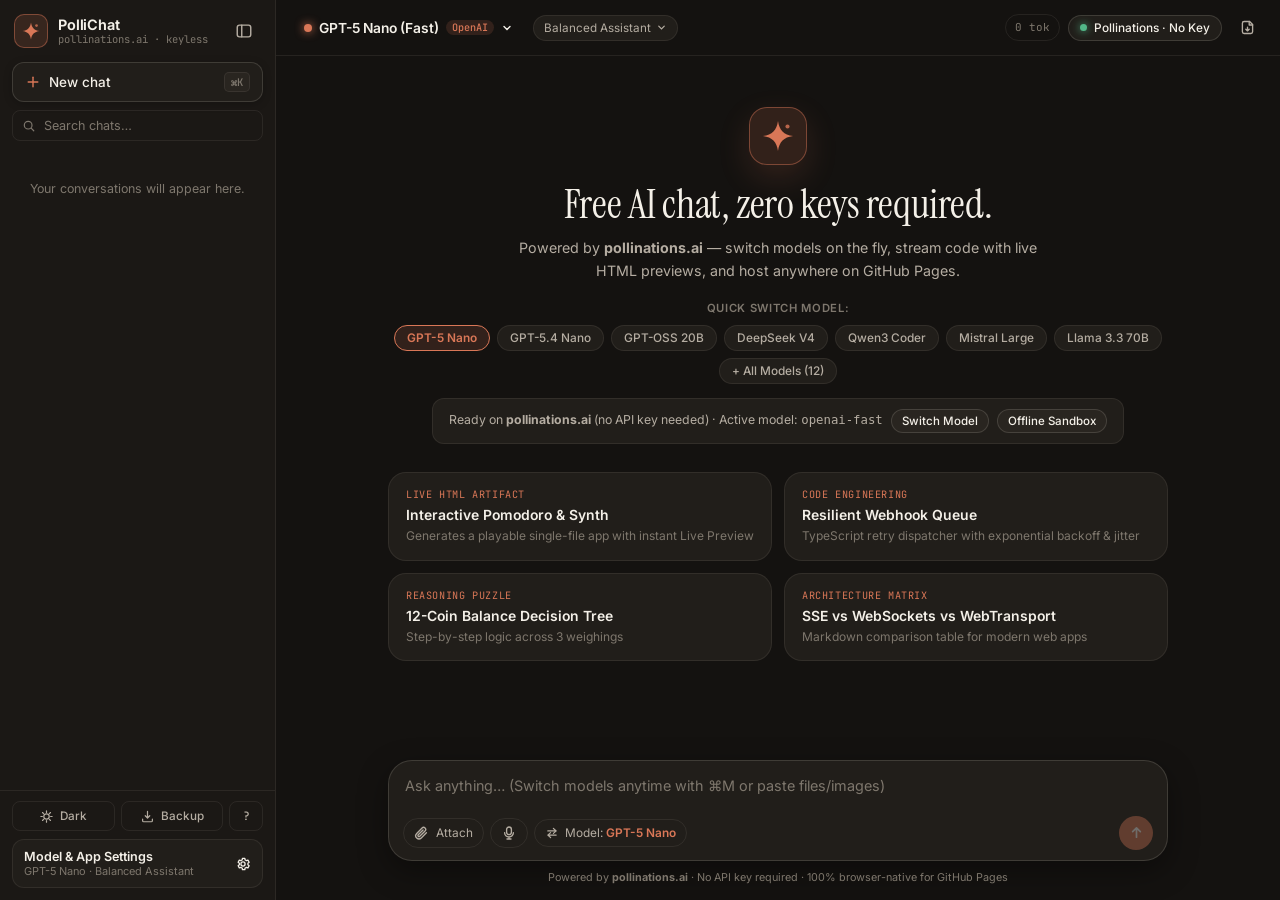
==== commit 68ffae80: "Switch default inference to keyless Pollinations.ai with searchable multi-model switching Co-authore" ====
--- a/index.html
+++ b/index.html
@@ -3,9 +3,9 @@
 <head>
   <meta charset="UTF-8" />
   <meta name="viewport" content="width=device-width, initial-scale=1.0, viewport-fit=cover" />
-  <meta name="description" content="Fast, smooth, open-source AI chatbot powered by Anthropic Claude Haiku 5.5 (claude-haiku-5-5). 100% static & GitHub Pages compatible." />
-  <meta name="theme-color" content="#131210" id="meta-theme-color" />
-  <title>Haiku 5.5 — Smooth Claude AI Chat</title>
+  <meta name="description" content="Fast, smooth, zero-API-key open-source chatbot powered by Pollinations.ai with instant multi-model switching. 100% static & GitHub Pages ready." />
+  <meta name="theme-color" content="#141210" id="meta-theme-color" />
+  <title>PolliChat — Free Multi-Model AI Chat (Pollinations.ai)</title>
 
   <link rel="icon" type="image/svg+xml" href="./assets/favicon.svg" />
   <link rel="manifest" href="./manifest.webmanifest" />
@@ -16,9 +16,6 @@
   <link href="https://fonts.googleapis.com/css2?family=Instrument+Serif:ital@0;1&family=Inter:wght@400;500;600;700&family=JetBrains+Mono:wght@400;500&display=swap" rel="stylesheet" />
 
   <link rel="stylesheet" href="./css/styles.css" />
-
-  <!-- Puter.js v2 for optional zero-key browser inference on GitHub Pages (loaded async, non-blocking) -->
-  <script src="https://js.puter.com/v2/" async data-puter-sdk="true"></script>
 </head>
 <body>
   <div id="app-shell" class="app-shell">
@@ -36,8 +33,8 @@
             </svg>
           </div>
           <div class="brand-copy">
-            <span class="brand-title">Haiku 5.5</span>
-            <span class="brand-sub">claude-haiku-5-5</span>
+            <span class="brand-title">PolliChat</span>
+            <span class="brand-sub">pollinations.ai · keyless</span>
           </div>
         </div>
         <button type="button" id="sidebar-close-btn" class="icon-btn sidebar-toggle-btn" title="Collapse sidebar (Ctrl+B)" aria-label="Collapse sidebar">
@@ -75,11 +72,11 @@
       <div class="sidebar-footer">
         <div class="sidebar-quick-row">
           <button type="button" id="theme-toggle-btn" class="ghost-pill-btn" title="Switch color theme" aria-label="Switch color theme">
-            <svg id="theme-icon-sun" viewBox="0 0 20 20" width="15" height="15" fill="none" stroke="currentColor" stroke-width="1.6">
+            <svg viewBox="0 0 20 20" width="15" height="15" fill="none" stroke="currentColor" stroke-width="1.6">
               <circle cx="10" cy="10" r="3.6"/>
               <path d="M10 2.5v2M10 15.5v2M2.5 10h2M15.5 10h2M4.7 4.7l1.4 1.4M13.9 13.9l1.4 1.4M15.3 4.7l-1.4 1.4M6.1 13.9l-1.4 1.4" stroke-linecap="round"/>
             </svg>
-            <span id="theme-label">Theme</span>
+            <span id="theme-label">Dark</span>
           </button>
           <button type="button" id="open-data-btn" class="ghost-pill-btn" title="Backup & Import chats">
             <svg viewBox="0 0 20 20" width="15" height="15" fill="none" stroke="currentColor" stroke-width="1.6" stroke-linecap="round" stroke-linejoin="round">
@@ -95,8 +92,8 @@
 
         <button type="button" id="open-settings-btn" class="settings-card-btn">
           <div class="settings-card-info">
-            <span class="settings-card-title" id="sidebar-settings-title">Settings & API Keys</span>
-            <span class="settings-card-sub" id="sidebar-settings-sub">Claude Haiku 5.5 · Balanced</span>
+            <span class="settings-card-title" id="sidebar-settings-title">Model &amp; App Settings</span>
+            <span class="settings-card-sub" id="sidebar-settings-sub">GPT-5 Nano · Balanced Assistant</span>
           </div>
           <svg viewBox="0 0 20 20" width="16" height="16" fill="none" stroke="currentColor" stroke-width="1.6">
             <circle cx="10" cy="10" r="2.6"/>
@@ -119,17 +116,35 @@
             </svg>
           </button>
 
-          <!-- Model Selector -->
-          <div class="dropdown-wrap">
-            <button type="button" id="model-select-btn" class="Selector-pill" aria-haspopup="listbox" aria-expanded="false">
+          <!-- Searchable Multi-Model Switcher -->
+          <div class="dropdown-wrap" id="model-switcher-wrap">
+            <button type="button" id="model-select-btn" class="Selector-pill" aria-haspopup="dialog" aria-expanded="false" title="Switch AI model (Ctrl+M)">
               <span class="model-dot" aria-hidden="true"></span>
-              <span id="active-model-label" class="selector-label">Claude Haiku 5.5</span>
-              <span class="selector-tag">5.5</span>
+              <span id="active-model-label" class="selector-label">GPT-5 Nano (Fast)</span>
+              <span id="active-model-tag" class="selector-tag">OpenAI</span>
               <svg viewBox="0 0 16 16" width="12" height="12" fill="none" stroke="currentColor" stroke-width="1.8" stroke-linecap="round">
                 <polyline points="4,6 8,10 12,6"/>
               </svg>
             </button>
-            <div id="model-dropdown" class="dropdown-menu hidden" role="listbox" aria-label="Select Claude model"></div>
+
+            <div id="model-dropdown" class="dropdown-menu model-switcher-popover hidden" role="dialog" aria-label="Switch AI model">
+              <div class="model-switcher-top">
+                <div class="model-search-row">
+                  <input type="search" id="model-search-input" class="model-search-input" placeholder="Search models or type any Pollinations ID…" autocomplete="off" />
+                  <button type="button" id="sync-models-btn" class="sync-models-btn" title="Fetch latest live models from pollinations.ai">
+                    <span id="sync-models-icon">↻</span>
+                    <span>Sync</span>
+                  </button>
+                </div>
+                <div class="model-filter-tabs" id="model-filter-tabs">
+                  <button type="button" class="model-filter-pill is-active" data-model-filter="all">All</button>
+                  <button type="button" class="model-filter-pill" data-model-filter="free">Keyless Free</button>
+                  <button type="button" class="model-filter-pill" data-model-filter="coding">Coding</button>
+                  <button type="button" class="model-filter-pill" data-model-filter="reasoning">Reasoning</button>
+                </div>
+              </div>
+              <div id="model-options-list" class="model-options-list" role="listbox"></div>
+            </div>
           </div>
 
           <!-- Persona Selector -->
@@ -145,13 +160,13 @@
         </div>
 
         <div class="topbar-right">
-          <div id="context-meter" class="context-meter hide-sm" title="Estimated context window usage & cost on Claude Haiku 5.5 ($0.10/M input, $0.50/M output)">
-            <span id="context-tokens-text">0 / 1M tok</span>
-          </div>
-
-          <button type="button" id="connection-pill-btn" class="connection-pill" title="Configure AI provider or API key">
+          <div id="context-meter" class="context-meter hide-sm" title="Estimated tokens in active conversation">
+            <span id="context-tokens-text">0 tok</span>
+          </div>
+
+          <button type="button" id="connection-pill-btn" class="connection-pill" title="Pollinations.ai connection status & settings">
             <span id="connection-dot" class="status-dot status-ready"></span>
-            <span id="connection-label">Puter Cloud</span>
+            <span id="connection-label">Pollinations · No Key</span>
           </button>
 
           <button type="button" id="export-md-btn" class="icon-btn" title="Export chat as Markdown (.md)" aria-label="Export chat as Markdown">
@@ -175,16 +190,15 @@
                 <circle cx="36" cy="12" r="2.6" fill="currentColor" opacity="0.8"/>
               </svg>
             </div>
-            <h1 id="welcome-heading" class="welcome-title">Fast thought, clear craft.</h1>
+            <h1 id="welcome-heading" class="welcome-title">Free AI chat, zero keys required.</h1>
             <p class="welcome-subtitle">
-              Powered by <strong>Claude Haiku 5.5</strong> (<code>claude-haiku-5-5</code>) — 1M token context, adaptive thinking, multimodal vision, and instant browser streaming.
+              Powered by <strong>pollinations.ai</strong> — switch models on the fly, stream code with live HTML previews, and host anywhere on GitHub Pages.
             </p>
 
-            <div class="capability-chips" aria-label="Model capabilities">
-              <span class="cap-chip">⚡ ~240 tok/s velocity</span>
-              <span class="cap-chip">🧠 Adaptive Thinking</span>
-              <span class="cap-chip">🖼️ Vision &amp; Code Files</span>
-              <span class="cap-chip">🌐 100% Static Web Ready</span>
+            <!-- Quick 1-click Model Switcher Bar -->
+            <div class="welcome-models-wrap">
+              <span class="welcome-models-label">Quick switch model:</span>
+              <div id="welcome-model-chips" class="capability-chips" role="group" aria-label="Quick model switcher"></div>
             </div>
 
             <div id="welcome-connection-bar" class="welcome-connection-bar"></div>
@@ -226,7 +240,7 @@
               id="composer-input"
               class="composer-textarea"
               rows="1"
-              placeholder="Message Claude Haiku 5.5… (Paste or drop images & code files)"
+              placeholder="Ask anything… (Switch models anytime with ⌘M or paste files/images)"
               aria-label="Message input"
             ></textarea>
 
@@ -253,17 +267,13 @@
                   </svg>
                 </button>
 
-                <!-- Adaptive Thinking Effort Selector -->
-                <div class="dropdown-wrap">
-                  <button type="button" id="effort-btn" class="tool-btn effort-pill" aria-haspopup="listbox" aria-expanded="false" title="Claude Haiku 5.5 Adaptive Thinking effort">
-                    <svg viewBox="0 0 20 20" width="15" height="15" fill="none" stroke="currentColor" stroke-width="1.6" stroke-linecap="round">
-                      <path d="M10 2.5a5.5 5.5 0 0 0-3.5 9.7c.6.5 1 1.2 1 2v.8h5v-.8c0-.8.4-1.5 1-2A5.5 5.5 0 0 0 10 2.5Z"/>
-                      <line x1="8" y1="17.5" x2="12" y2="17.5"/>
-                    </svg>
-                    <span>Thinking: <strong id="effort-label">Medium</strong></span>
-                  </button>
-                  <div id="effort-dropdown" class="dropdown-menu dropdown-up hidden" role="listbox" aria-label="Adaptive thinking effort"></div>
-                </div>
+                <!-- Quick Model Pill in Composer -->
+                <button type="button" id="composer-model-btn" class="tool-btn effort-pill" title="Click to switch AI model (Ctrl+M)">
+                  <svg viewBox="0 0 20 20" width="14" height="14" fill="none" stroke="currentColor" stroke-width="1.7" stroke-linecap="round" stroke-linejoin="round">
+                    <path d="M4 7h12M12 3.5L16 7l-4 3.5M16 13H4m4-3.5L4 13l4 3.5"/>
+                  </svg>
+                  <span>Model: <strong id="composer-model-label">GPT-5 Nano</strong></span>
+                </button>
               </div>
 
               <div class="composer-tools-right">
@@ -284,7 +294,7 @@
           </div>
 
           <div class="composer-footnote">
-            <span>Powered by <strong>Claude Haiku 5.5</strong> · Browser-native static app · Conversations &amp; keys stay local</span>
+            <span>Powered by <strong>pollinations.ai</strong> · No API key required · 100% browser-native for GitHub Pages</span>
           </div>
         </div>
       </div>
@@ -336,8 +346,8 @@
     <div class="modal-panel">
       <div class="modal-header">
         <div>
-          <h2 id="settings-modal-title" class="modal-title">Workspace &amp; Claude Haiku 5.5 Settings</h2>
-          <p class="modal-subtitle">Configure browser-direct AI connection, adaptive thinking, and local backups.</p>
+          <h2 id="settings-modal-title" class="modal-title">PolliChat Settings &amp; Models</h2>
+          <p class="modal-subtitle">Runs keyless on pollinations.ai out of the box — customize models, personas, and backups.</p>
         </div>
         <button type="button" id="close-settings-btn" class="icon-btn" aria-label="Close settings">
           <svg viewBox="0 0 20 20" width="18" height="18" fill="none" stroke="currentColor" stroke-width="1.8" stroke-linecap="round">
@@ -348,71 +358,81 @@
       </div>
 
       <div class="modal-tabs" role="tablist">
-        <button type="button" class="modal-tab is-active" data-tab="connection" role="tab" aria-selected="true">Connection &amp; Keys</button>
-        <button type="button" class="modal-tab" data-tab="model" role="tab" aria-selected="false">Model &amp; Persona</button>
+        <button type="button" class="modal-tab is-active" data-tab="connection" role="tab" aria-selected="true">Connection</button>
+        <button type="button" class="modal-tab" data-tab="model" role="tab" aria-selected="false">Models &amp; Persona</button>
         <button type="button" class="modal-tab" data-tab="data" role="tab" aria-selected="false">Backup &amp; Privacy</button>
       </div>
 
       <div class="modal-body">
         <!-- Tab 1: Connection -->
         <section id="tab-connection" class="tab-pane is-active">
-          <label class="field-label">Inference Provider (GitHub Pages Compatible)</label>
+          <label class="field-label">Inference Engine (GitHub Pages Compatible)</label>
           <div id="provider-cards" class="provider-cards"></div>
 
-          <div id="anthropic-key-group" class="field-group hidden">
-            <label for="anthropic-key-input" class="field-label">Anthropic API Key (<code>claude-haiku-5-5</code>)</label>
+          <div id="pollinations-config-group" class="field-group">
+            <div class="info-callout">
+              <strong>Zero API Key Needed:</strong> By default, PolliChat talks directly to <code>https://text.pollinations.ai/openai</code> anonymously with no signup or key.
+            </div>
+
+            <label class="checkbox-row">
+              <input type="checkbox" id="auto-fallback-checkbox" checked />
+              <span><strong>Smart Keyless Fallback</strong> — if a selected model requires Pollen credits, automatically answer with free keyless <code>openai-fast</code></span>
+            </label>
+
+            <label class="checkbox-row mt-xs">
+              <input type="checkbox" id="private-mode-checkbox" checked />
+              <span><strong>Private requests</strong> (<code>private: true</code> — exclude prompts from public Pollinations feed)</span>
+            </label>
+
+            <label for="pollinations-key-input" class="field-label mt-sm">Optional Pollinations Token (Leave blank for keyless mode)</label>
             <div class="secret-input-row">
-              <input type="password" id="anthropic-key-input" class="text-input mono" placeholder="sk-ant-api03-..." autocomplete="off" spellcheck="false" />
-              <button type="button" class="ghost-btn toggle-secret-btn" data-target="anthropic-key-input">Show</button>
+              <input type="password" id="pollinations-key-input" class="text-input mono" placeholder="Optional sk_... token (not required)" autocomplete="off" spellcheck="false" />
+              <button type="button" class="ghost-btn toggle-secret-btn" data-target="pollinations-key-input">Show</button>
             </div>
             <p class="field-help">
-              Calls <code>https://api.anthropic.com/v1/messages</code> directly from your browser via Anthropic’s official CORS header. Never hard-code keys into source files.
+              Leave empty for free anonymous usage. Only needed if you want to spend personal Pollen on paid-only models via <code>gen.pollinations.ai</code>.
             </p>
-
-            <label for="anthropic-endpoint-input" class="field-label mt-sm">Endpoint URL</label>
-            <input type="url" id="anthropic-endpoint-input" class="text-input mono" placeholder="https://api.anthropic.com/v1/messages" />
           </div>
 
           <div id="openrouter-key-group" class="field-group hidden">
-            <label for="openrouter-key-input" class="field-label">OpenRouter / Gateway API Key</label>
+            <label for="openrouter-key-input" class="field-label">Custom Gateway API Key (Optional for local servers)</label>
             <div class="secret-input-row">
-              <input type="password" id="openrouter-key-input" class="text-input mono" placeholder="sk-or-v1-..." autocomplete="off" spellcheck="false" />
+              <input type="password" id="openrouter-key-input" class="text-input mono" placeholder="sk-..." autocomplete="off" spellcheck="false" />
               <button type="button" class="ghost-btn toggle-secret-btn" data-target="openrouter-key-input">Show</button>
             </div>
-            <label for="openrouter-endpoint-input" class="field-label mt-sm">Chat Completions Endpoint</label>
+            <label for="openrouter-endpoint-input" class="field-label mt-sm">Chat Completions URL</label>
             <input type="url" id="openrouter-endpoint-input" class="text-input mono" placeholder="https://openrouter.ai/api/v1/chat/completions" />
           </div>
 
-          <div class="field-group">
+          <div class="field-group mt-sm">
             <label class="checkbox-row">
               <input type="checkbox" id="ephemeral-keys-checkbox" />
-              <span><strong>Session-only key storage</strong> — forget API keys automatically when this browser tab closes</span>
+              <span><strong>Session-only token storage</strong> — clear any optional tokens when this tab closes</span>
             </label>
           </div>
         </section>
 
-        <!-- Tab 2: Model & Persona -->
+        <!-- Tab 2: Models & Persona -->
         <section id="tab-model" class="tab-pane hidden">
           <div class="grid-2">
             <div class="field-group">
-              <label for="settings-model-select" class="field-label">Claude Model</label>
+              <label for="settings-model-select" class="field-label">Active Model</label>
               <select id="settings-model-select" class="select-input"></select>
             </div>
             <div class="field-group">
               <label for="custom-model-input" class="field-label">Custom Model ID Override (Optional)</label>
-              <input type="text" id="custom-model-input" class="text-input mono" placeholder="e.g. claude-haiku-5-5" />
+              <input type="text" id="custom-model-input" class="text-input mono" placeholder="e.g. openai-fast, mistral, deepseek" />
             </div>
           </div>
 
           <div class="grid-2">
             <div class="field-group">
-              <label for="temperature-range" class="field-label">Temperature: <span id="temperature-val">0.7</span></label>
-              <input type="range" id="temperature-range" min="0" max="1" step="0.05" value="0.7" class="range-input" />
-              <p class="field-help">Used when Adaptive Thinking is set to Instant (Off) or on compatible gateways.</p>
+              <label for="temperature-range" class="field-label">Temperature: <span id="temperature-val">0.70</span></label>
+              <input type="range" id="temperature-range" min="0" max="1.5" step="0.05" value="0.7" class="range-input" />
             </div>
             <div class="field-group">
-              <label for="max-tokens-input" class="field-label">Max Output Tokens (up to 128K)</label>
-              <input type="number" id="max-tokens-input" min="256" max="128000" step="256" value="8192" class="text-input mono" />
+              <label for="max-tokens-input" class="field-label">Max Output Tokens</label>
+              <input type="number" id="max-tokens-input" min="256" max="32768" step="256" value="4096" class="text-input mono" />
             </div>
           </div>
 
@@ -423,15 +443,11 @@
 
           <div class="field-group">
             <label for="custom-system-textarea" class="field-label">System Prompt Instructions</label>
-            <textarea id="custom-system-textarea" class="textarea-input" rows="4" placeholder="You are Claude Haiku 5.5..."></textarea>
+            <textarea id="custom-system-textarea" class="textarea-input" rows="4" placeholder="You are a helpful AI assistant..."></textarea>
           </div>
 
           <div class="field-group">
             <label class="checkbox-row">
-              <input type="checkbox" id="prompt-caching-checkbox" checked />
-              <span><strong>Enable Ephemeral Prompt Caching</strong> on Anthropic API ($0.01/M cached read tokens on Haiku 5.5)</span>
-            </label>
-            <label class="checkbox-row mt-xs">
               <input type="checkbox" id="send-enter-checkbox" checked />
               <span>Press <kbd>Enter</kbd> to send (<kbd>Shift+Enter</kbd> for newline)</span>
             </label>
@@ -441,7 +457,7 @@
         <!-- Tab 3: Backup & Privacy -->
         <section id="tab-data" class="tab-pane hidden">
           <div class="info-callout">
-            <strong>100% Client-Side Privacy:</strong> All chat threads and settings live inside your browser’s storage. Exporting a backup never includes your API keys.
+            <strong>100% Static &amp; Private:</strong> Conversations are saved only in your browser’s local storage. Exported backups never include tokens.
           </div>
 
           <div class="data-actions-grid">
@@ -484,13 +500,13 @@
         </button>
       </div>
       <div class="modal-body shortcuts-list">
+        <div class="shortcut-row"><span>Open Model Switcher</span><div><kbd>⌘ / Ctrl</kbd> + <kbd>M</kbd></div></div>
         <div class="shortcut-row"><span>New conversation</span><div><kbd>⌘ / Ctrl</kbd> + <kbd>K</kbd></div></div>
         <div class="shortcut-row"><span>Focus message composer</span><div><kbd>/</kbd></div></div>
         <div class="shortcut-row"><span>Toggle sidebar</span><div><kbd>⌘ / Ctrl</kbd> + <kbd>B</kbd></div></div>
         <div class="shortcut-row"><span>Open settings</span><div><kbd>⌘ / Ctrl</kbd> + <kbd>,</kbd></div></div>
         <div class="shortcut-row"><span>Stop active generation</span><div><kbd>Esc</kbd></div></div>
         <div class="shortcut-row"><span>Send message</span><div><kbd>Enter</kbd></div></div>
-        <div class="shortcut-row"><span>New line in composer</span><div><kbd>Shift</kbd> + <kbd>Enter</kbd></div></div>
       </div>
     </div>
   </div>
--- a/css/styles.css
+++ b/css/styles.css
@@ -657,6 +657,118 @@
   animation: popIn 0.16s var(--ease-out);
 }
 
+.model-switcher-popover {
+  width: min(390px, calc(100vw - 24px));
+  padding: 10px;
+  display: flex;
+  flex-direction: column;
+  gap: 8px;
+}
+
+.model-switcher-top {
+  display: flex;
+  flex-direction: column;
+  gap: 7px;
+  padding-bottom: 8px;
+  border-bottom: 1px solid var(--border-subtle);
+}
+
+.model-search-row {
+  display: flex;
+  gap: 6px;
+}
+
+.model-search-input {
+  flex: 1;
+  min-width: 0;
+  padding: 7px 10px;
+  border-radius: var(--radius-sm);
+  border: 1px solid var(--border-strong);
+  background: var(--bg-canvas);
+  font-size: 0.82rem;
+  color: var(--text-primary);
+}
+
+.model-search-input:focus {
+  outline: none;
+  border-color: var(--accent);
+}
+
+.sync-models-btn {
+  display: inline-flex;
+  align-items: center;
+  gap: 4px;
+  padding: 0 10px;
+  border-radius: var(--radius-sm);
+  border: 1px solid var(--border-subtle);
+  background: var(--bg-elevated);
+  font-size: 0.76rem;
+  font-weight: 500;
+  color: var(--text-secondary);
+  white-space: nowrap;
+  transition: border-color 0.15s ease, color 0.15s ease;
+}
+
+.sync-models-btn:hover {
+  border-color: var(--accent);
+  color: var(--accent);
+}
+
+.sync-models-btn.is-syncing #sync-models-icon {
+  display: inline-block;
+  animation: spin360 0.8s linear infinite;
+}
+
+@keyframes spin360 {
+  to { transform: rotate(360deg); }
+}
+
+.model-filter-tabs {
+  display: flex;
+  flex-wrap: wrap;
+  gap: 5px;
+}
+
+.model-filter-pill {
+  padding: 3px 9px;
+  border-radius: 999px;
+  border: 1px solid var(--border-subtle);
+  background: transparent;
+  font-size: 0.73rem;
+  color: var(--text-secondary);
+  transition: background 0.14s ease, color 0.14s ease, border-color 0.14s ease;
+}
+
+.model-filter-pill:hover {
+  background: var(--bg-hover);
+  color: var(--text-primary);
+}
+
+.model-filter-pill.is-active {
+  background: var(--accent-soft);
+  border-color: var(--border-accent);
+  color: var(--accent);
+  font-weight: 600;
+}
+
+.model-options-list {
+  max-height: 340px;
+  overflow-y: auto;
+  display: flex;
+  flex-direction: column;
+  gap: 3px;
+}
+
+.model-id-pill {
+  font-family: var(--font-mono);
+  font-size: 0.67rem;
+  color: var(--text-muted);
+  background: var(--bg-canvas);
+  padding: 1px 6px;
+  border-radius: 4px;
+  border: 1px solid var(--border-subtle);
+}
+
 .dropdown-menu.dropdown-up {
   top: auto;
   bottom: calc(100% + 8px);
@@ -843,12 +955,54 @@
   border: 1px solid var(--border-subtle);
 }
 
+.welcome-models-wrap {
+  display: flex;
+  flex-direction: column;
+  align-items: center;
+  gap: 8px;
+  margin-bottom: 14px;
+}
+
+.welcome-models-label {
+  font-size: 0.75rem;
+  text-transform: uppercase;
+  letter-spacing: 0.06em;
+  color: var(--text-muted);
+  font-weight: 600;
+}
+
 .capability-chips {
   display: flex;
   flex-wrap: wrap;
   justify-content: center;
-  gap: 8px;
-  margin-bottom: 16px;
+  gap: 7px;
+}
+
+.model-chip-btn {
+  display: inline-flex;
+  align-items: center;
+  gap: 6px;
+  font-size: 0.79rem;
+  font-weight: 500;
+  padding: 5px 12px;
+  border-radius: 999px;
+  background: var(--bg-surface);
+  border: 1px solid var(--border-subtle);
+  color: var(--text-secondary);
+  transition: border-color 0.15s ease, background 0.15s ease, color 0.15s ease, transform 0.12s ease;
+}
+
+.model-chip-btn:hover {
+  border-color: var(--border-accent);
+  color: var(--text-primary);
+  transform: translateY(-1px);
+}
+
+.model-chip-btn.is-active {
+  background: var(--accent-soft);
+  border-color: var(--accent);
+  color: var(--accent);
+  font-weight: 600;
 }
 
 .cap-chip {
